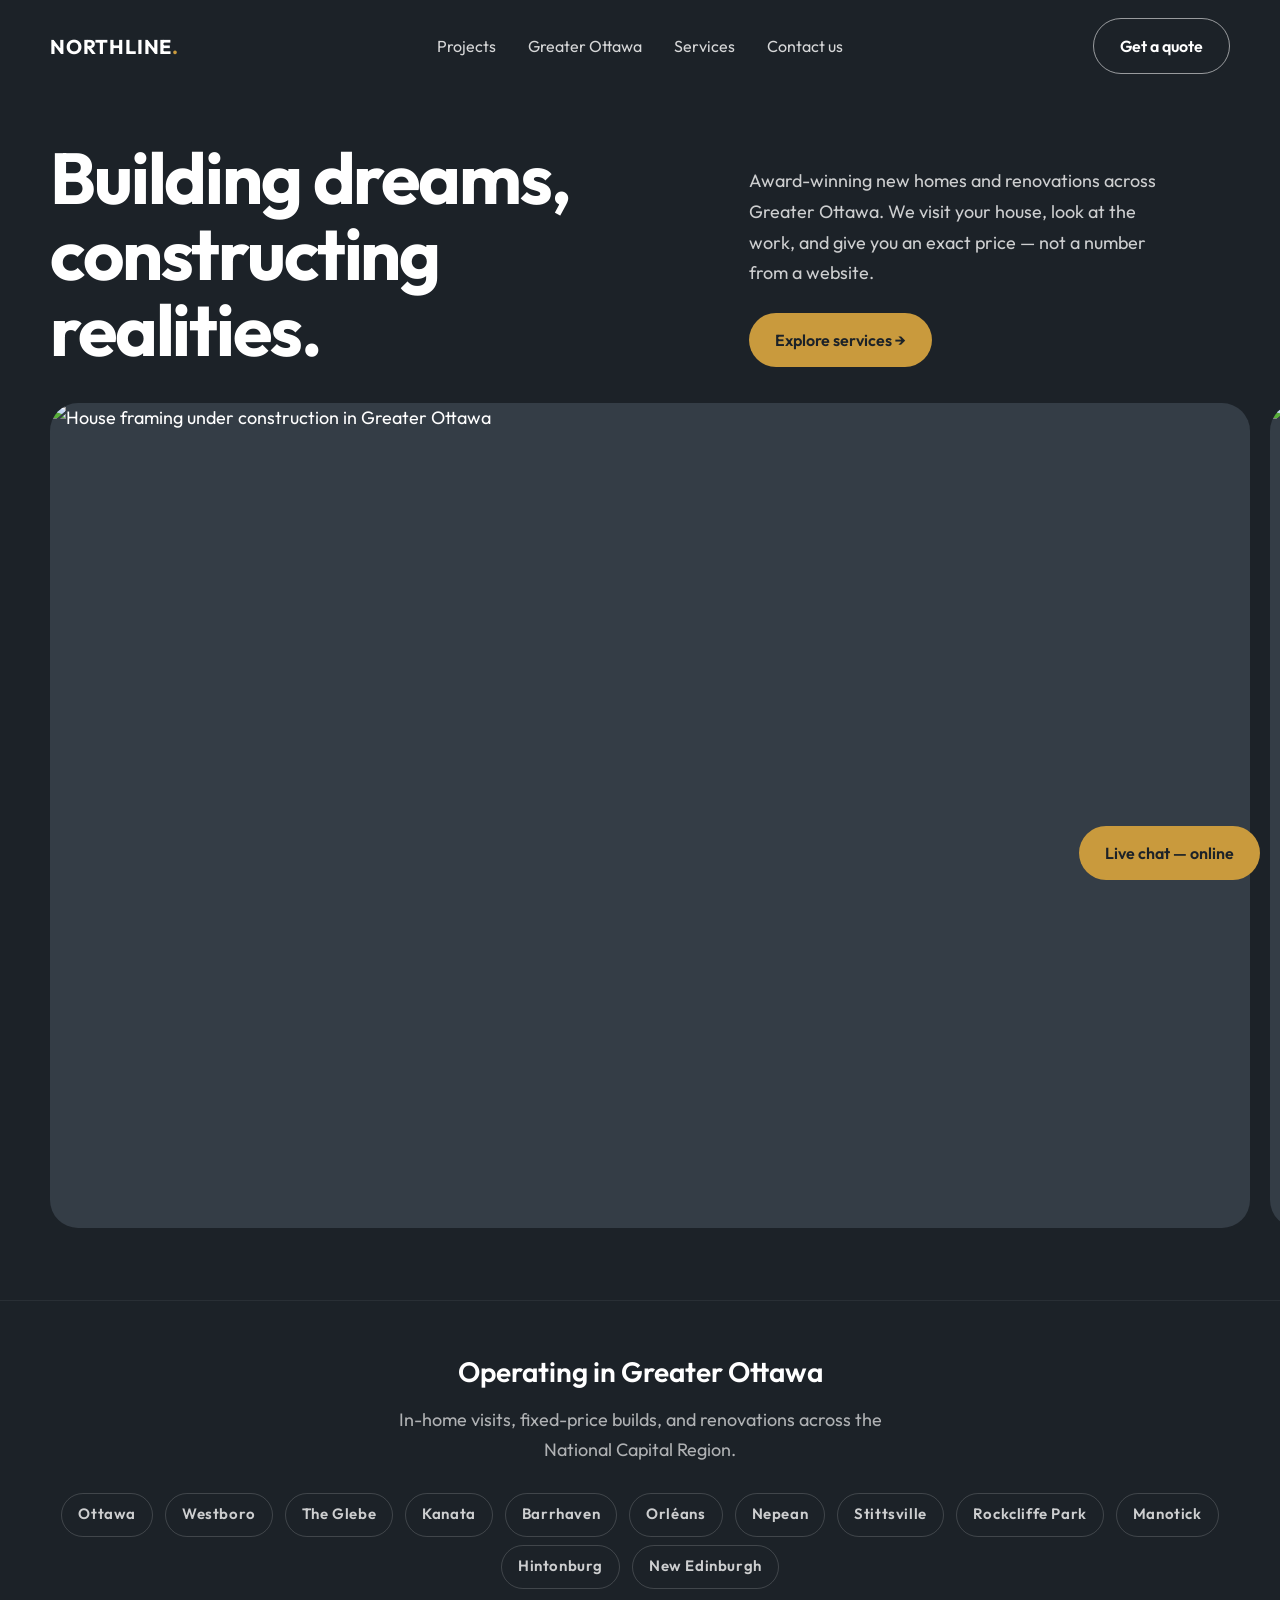
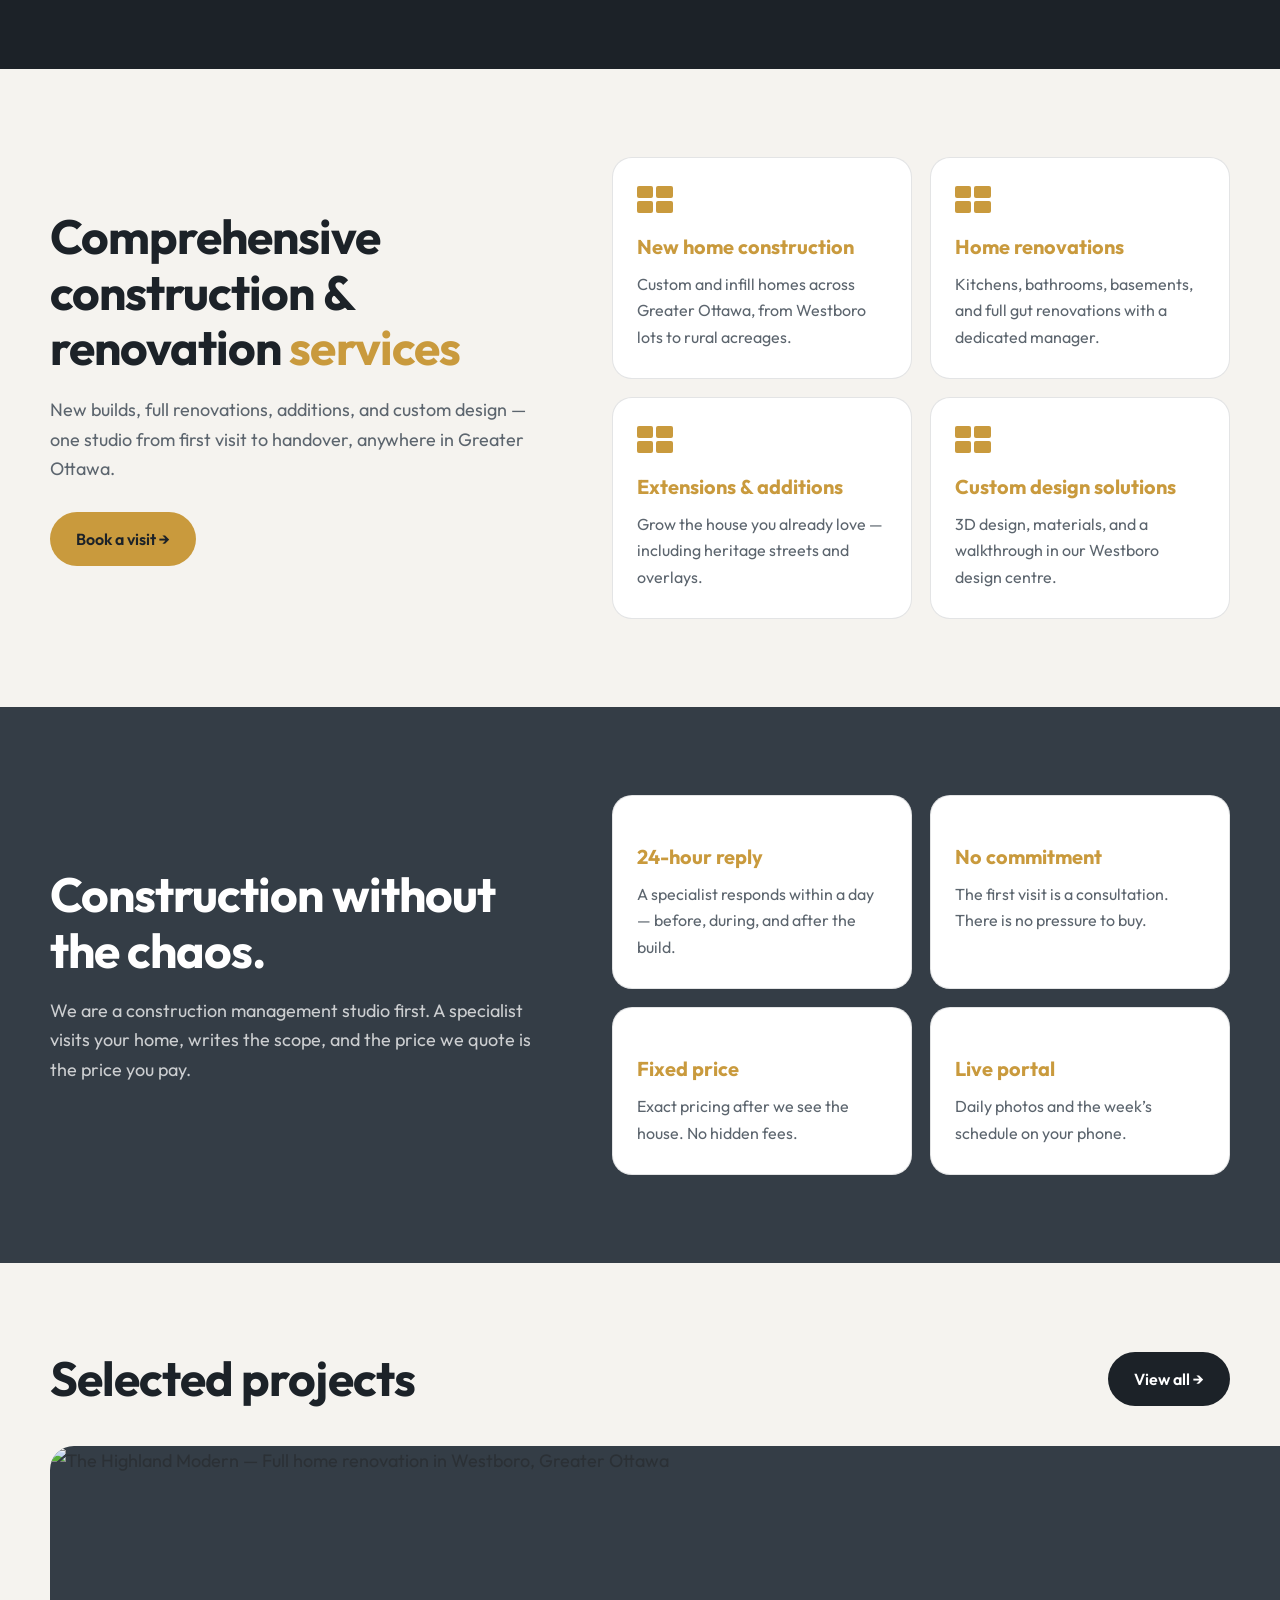
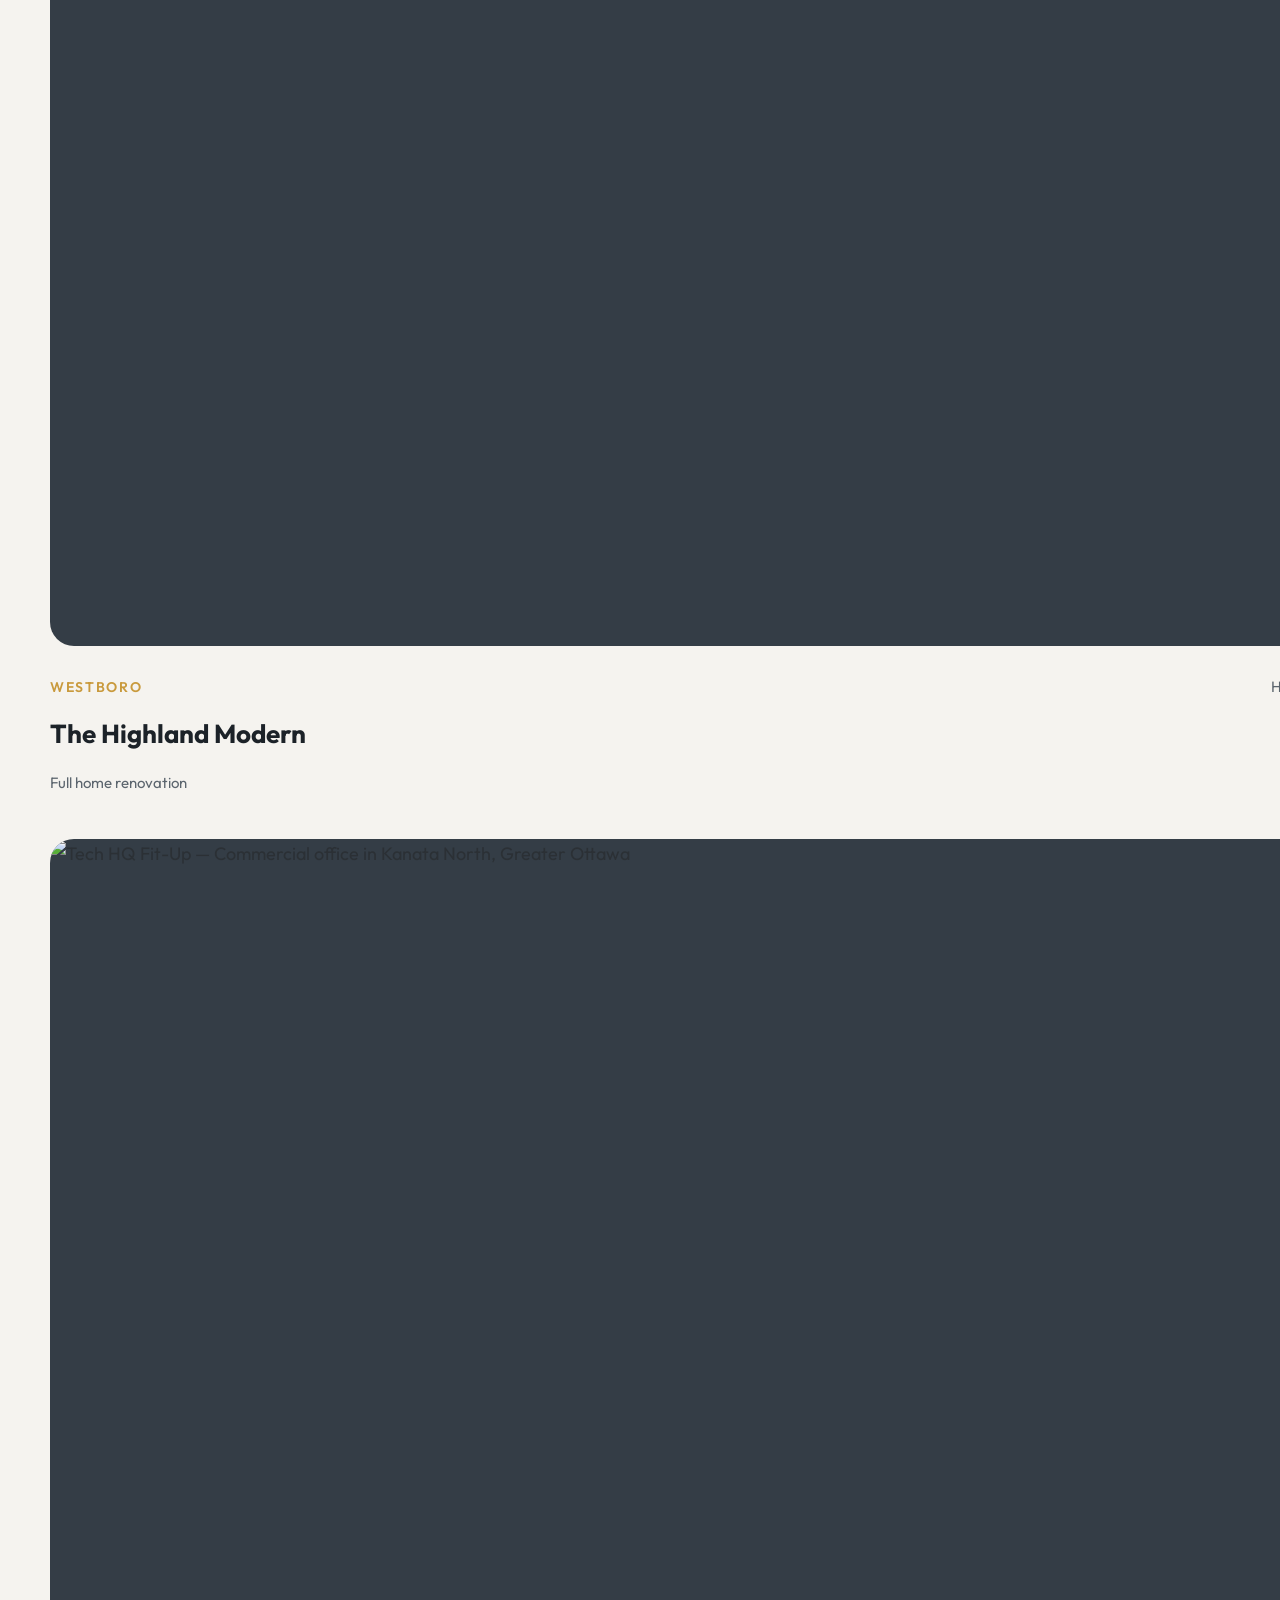
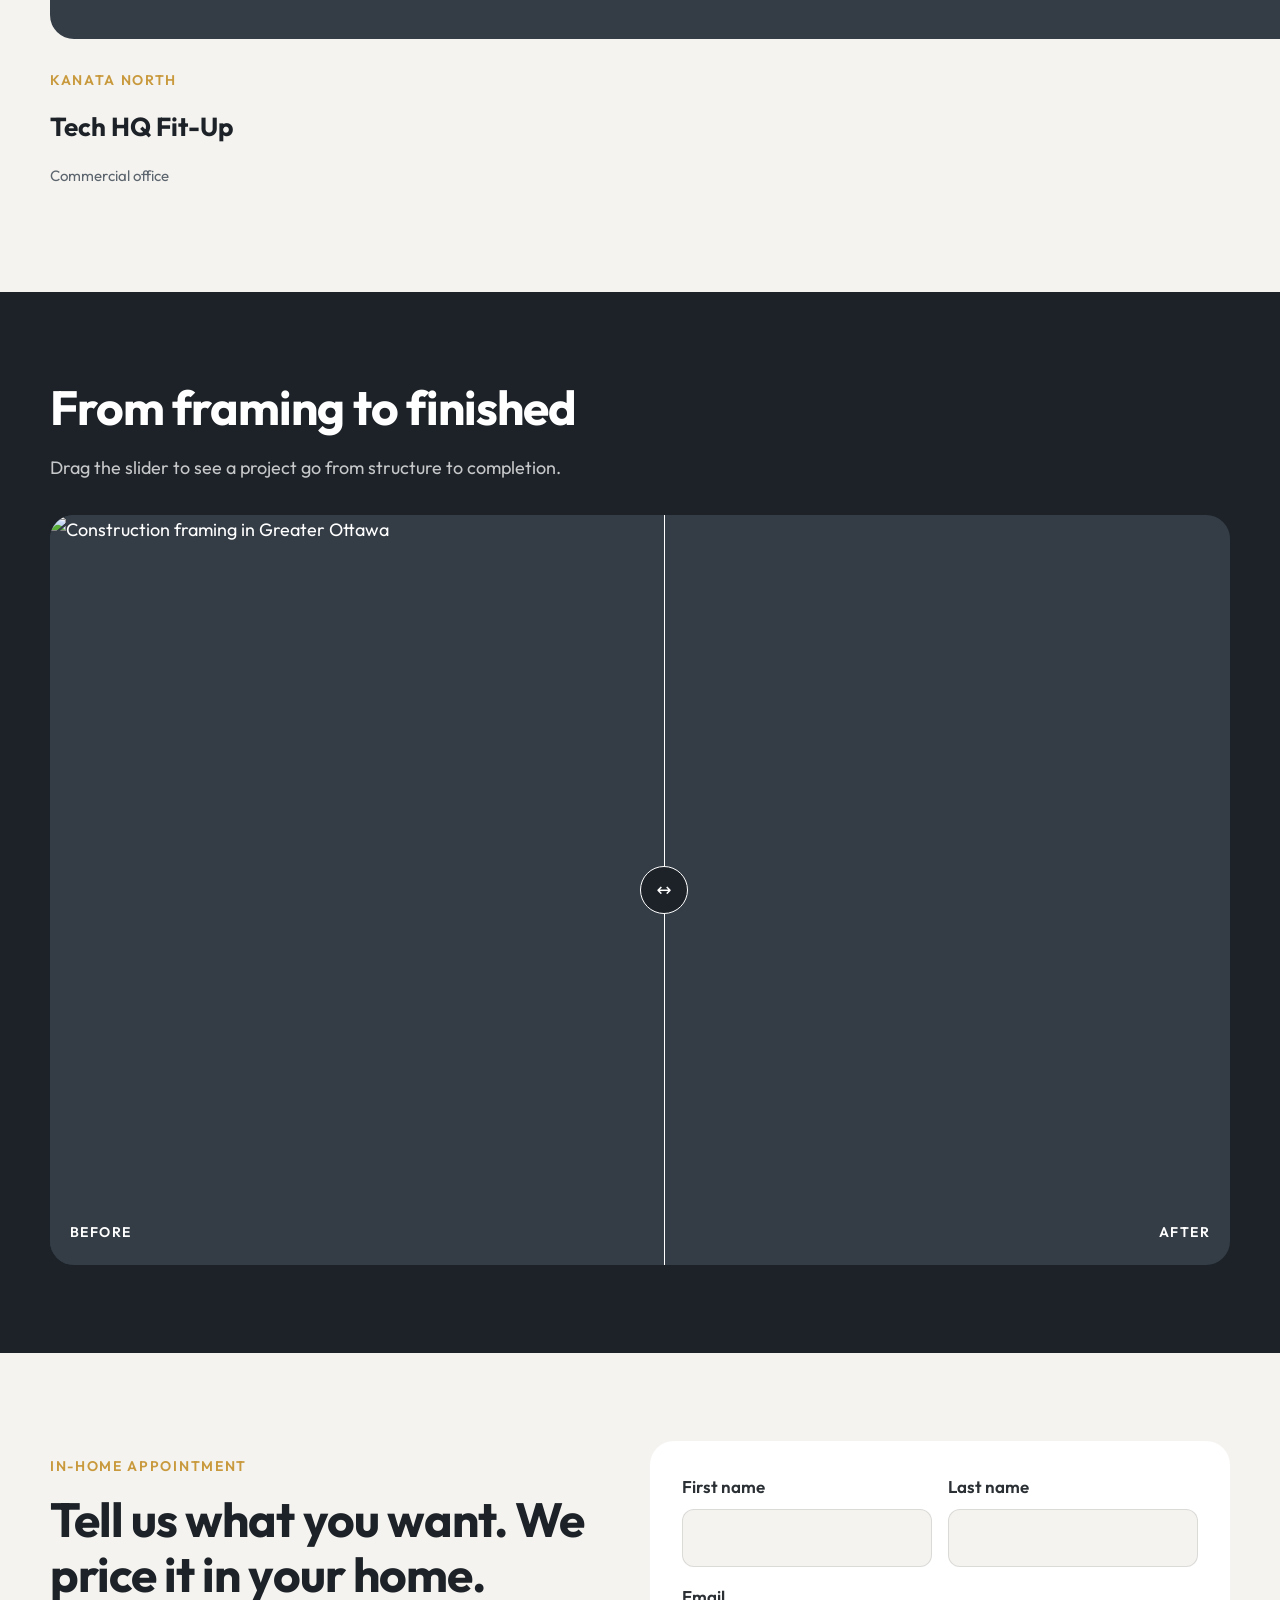
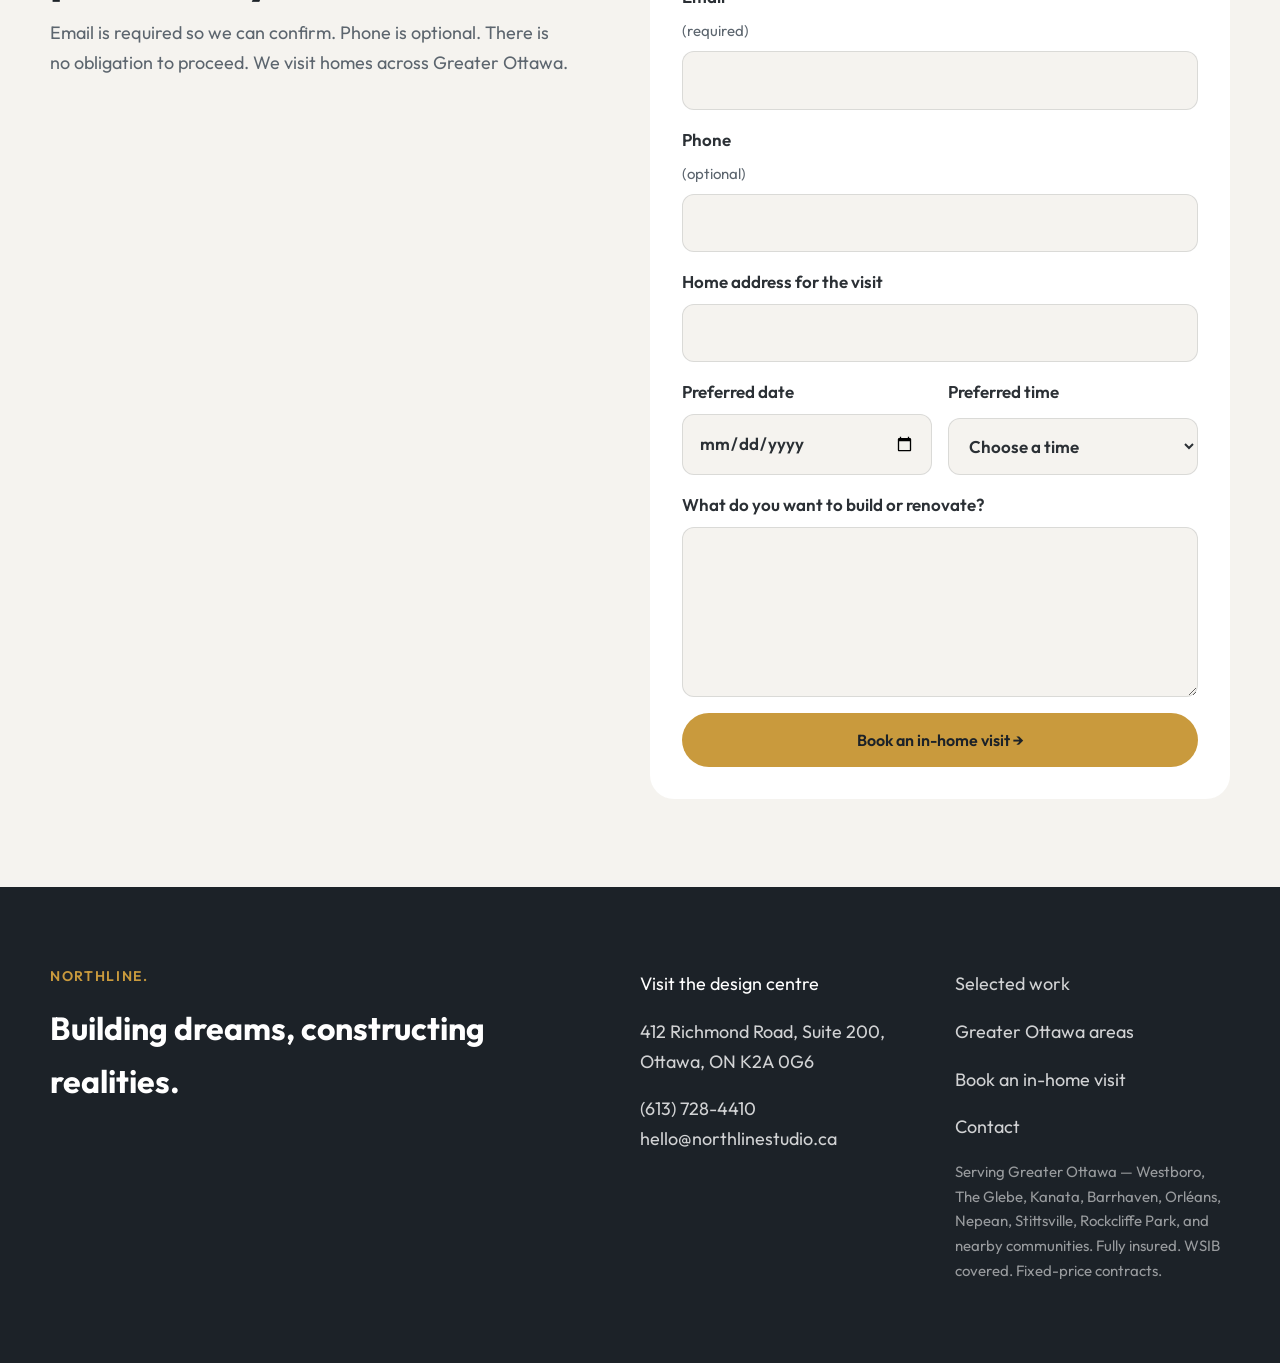
==== index.html @ d54a14c9 "Add Greater Ottawa pages, sitemap, and SEO to the live site. Co-authored-by: Cursor <cursoragent@cur" ====
<!doctype html>
<html lang="en-CA">
  <head>
    <meta charset="UTF-8" />
    <meta name="viewport" content="width=device-width, initial-scale=1.0" />
    <title>Northline | New Homes &amp; Renovations in Greater Ottawa</title>
    <meta
      name="description"
      content="Northline builds custom homes and renovations across Greater Ottawa — Westboro, The Glebe, Kanata, Barrhaven, Orléans, Nepean, Stittsville, and nearby communities. Book an in-home visit for an exact price."
    />
    <link rel="canonical" href="https://northlinestudio.ca/" />
    <meta name="robots" content="index, follow" />
    <meta name="theme-color" content="#1C2228" />
    <meta property="og:type" content="website" />
    <meta property="og:title" content="Northline | New Homes &amp; Renovations in Greater Ottawa" />
    <meta
      property="og:description"
      content="Custom homes and renovations across Greater Ottawa. We visit your house and give you an exact price."
    />
    <meta property="og:url" content="https://northlinestudio.ca/" />
    <meta property="og:locale" content="en_CA" />
    <meta property="og:image" content="https://images.pexels.com/photos/1396122/pexels-photo-1396122.jpeg?auto=compress&amp;cs=tinysrgb&amp;w=1200" />
    <link rel="icon" type="image/svg+xml" href="public/favicon.svg" />
    <link rel="preconnect" href="https://fonts.googleapis.com" />
    <link rel="preconnect" href="https://fonts.gstatic.com" crossorigin />
    <link rel="preconnect" href="https://images.pexels.com" />
    <link href="https://fonts.googleapis.com/css2?family=Outfit:wght@400;500;600;700&display=swap" rel="stylesheet" />
    <link rel="stylesheet" href="assets/styles.css" />
  </head>
  <body>
    <header class="site-header" id="site-header"></header>

    <section class="hero-dark">
      <div class="wrap">
        <div class="hero-top">
          <h1>Building dreams, constructing realities.</h1>
          <div class="hero-side">
            <p>
              Award-winning new homes and renovations across Greater Ottawa. We visit your house,
              look at the work, and give you an exact price — not a number from a website.
            </p>
            <a class="btn" href="#services">Explore services →</a>
          </div>
        </div>
        <div class="hero-photos">
          <img
            src="https://images.pexels.com/photos/2219024/pexels-photo-2219024.jpeg?auto=compress&amp;cs=tinysrgb&amp;w=1200"
            alt="House framing under construction in Greater Ottawa"
            width="1200"
            height="825"
            fetchpriority="high"
            decoding="async"
            onerror="this.onerror=null;this.src='https://images.pexels.com/photos/1396122/pexels-photo-1396122.jpeg?auto=compress&amp;cs=tinysrgb&amp;w=1200'"
          />
          <img
            src="https://images.pexels.com/photos/1396122/pexels-photo-1396122.jpeg?auto=compress&amp;cs=tinysrgb&amp;w=1200"
            alt="Finished custom home in Greater Ottawa"
            width="1200"
            height="825"
            decoding="async"
            onerror="this.onerror=null;this.src='https://images.pexels.com/photos/323780/pexels-photo-323780.jpeg?auto=compress&amp;cs=tinysrgb&amp;w=1200'"
          />
        </div>
      </div>
    </section>

    <section class="operating" id="areas">
      <div class="wrap">
        <h2>Operating in Greater Ottawa</h2>
        <p class="lede">In-home visits, fixed-price builds, and renovations across the National Capital Region.</p>
        <div class="operating-row">
          <a href="greater-ottawa.html#ottawa">Ottawa</a>
          <a href="greater-ottawa.html#westboro">Westboro</a>
          <a href="greater-ottawa.html#glebe">The Glebe</a>
          <a href="greater-ottawa.html#kanata">Kanata</a>
          <a href="greater-ottawa.html#barrhaven">Barrhaven</a>
          <a href="greater-ottawa.html#orleans">Orléans</a>
          <a href="greater-ottawa.html#nepean">Nepean</a>
          <a href="greater-ottawa.html#stittsville">Stittsville</a>
          <a href="greater-ottawa.html#rockcliffe">Rockcliffe Park</a>
          <a href="greater-ottawa.html#manotick">Manotick</a>
          <a href="greater-ottawa.html#hintonburg">Hintonburg</a>
          <a href="greater-ottawa.html#new-edinburgh">New Edinburgh</a>
        </div>
      </div>
    </section>

    <section class="section" id="services">
      <div class="wrap services-split">
        <div>
          <h2>Comprehensive construction &amp; renovation <span class="accent">services</span></h2>
          <p class="lede" style="margin: 20px 0 28px">
            New builds, full renovations, additions, and custom design — one studio from first visit
            to handover, anywhere in Greater Ottawa.
          </p>
          <a class="btn" href="#visit">Book a visit →</a>
        </div>
        <div class="service-cards">
          <article class="service-card">
            <div class="icon-brick"><span></span><span></span><span></span><span></span></div>
            <h3>New home construction</h3>
            <p>Custom and infill homes across Greater Ottawa, from Westboro lots to rural acreages.</p>
          </article>
          <article class="service-card">
            <div class="icon-brick"><span></span><span></span><span></span><span></span></div>
            <h3>Home renovations</h3>
            <p>Kitchens, bathrooms, basements, and full gut renovations with a dedicated manager.</p>
          </article>
          <article class="service-card">
            <div class="icon-brick"><span></span><span></span><span></span><span></span></div>
            <h3>Extensions &amp; additions</h3>
            <p>Grow the house you already love — including heritage streets and overlays.</p>
          </article>
          <article class="service-card">
            <div class="icon-brick"><span></span><span></span><span></span><span></span></div>
            <h3>Custom design solutions</h3>
            <p>3D design, materials, and a walkthrough in our Westboro design centre.</p>
          </article>
        </div>
      </div>
    </section>

    <section class="section band-slate" id="about">
      <div class="wrap services-split">
        <div>
          <h2>Construction without the chaos.</h2>
          <p class="lede">
            We are a construction management studio first. A specialist visits your home, writes the
            scope, and the price we quote is the price you pay.
          </p>
        </div>
        <div class="service-cards">
          <article class="service-card">
            <h3>24-hour reply</h3>
            <p>A specialist responds within a day — before, during, and after the build.</p>
          </article>
          <article class="service-card">
            <h3>No commitment</h3>
            <p>The first visit is a consultation. There is no pressure to buy.</p>
          </article>
          <article class="service-card">
            <h3>Fixed price</h3>
            <p>Exact pricing after we see the house. No hidden fees.</p>
          </article>
          <article class="service-card">
            <h3>Live portal</h3>
            <p>Daily photos and the week’s schedule on your phone.</p>
          </article>
        </div>
      </div>
    </section>

    <section class="section" id="projects">
      <div class="wrap">
        <div style="display:flex;justify-content:space-between;align-items:end;gap:24px;flex-wrap:wrap">
          <h2>Selected projects</h2>
          <a class="btn btn-dark" href="work.html">View all →</a>
        </div>
        <div class="work-grid" id="work-grid"></div>
      </div>
    </section>

    <section class="section band-dark">
      <div class="wrap">
        <h2>From framing to finished</h2>
        <p class="lede">Drag the slider to see a project go from structure to completion.</p>
        <div class="compare" id="home-compare">
          <img
            src="https://images.pexels.com/photos/1457842/pexels-photo-1457842.jpeg?auto=compress&amp;cs=tinysrgb&amp;w=1200"
            alt="Finished bathroom renovation in Greater Ottawa"
            width="1200"
            height="750"
            loading="lazy"
            decoding="async"
            onerror="this.onerror=null;this.src='https://images.pexels.com/photos/1571460/pexels-photo-1571460.jpeg?auto=compress&amp;cs=tinysrgb&amp;w=1200'"
          />
          <div class="compare-before">
            <img
              src="https://images.pexels.com/photos/2219024/pexels-photo-2219024.jpeg?auto=compress&amp;cs=tinysrgb&amp;w=1200"
              alt="Construction framing in Greater Ottawa"
              width="1200"
              height="750"
              loading="lazy"
              decoding="async"
            />
          </div>
          <div class="compare-line"><span class="compare-handle">↔</span></div>
          <input type="range" min="2" max="98" value="52" aria-label="Compare before and after" />
          <span class="compare-label left">BEFORE</span>
          <span class="compare-label right">AFTER</span>
        </div>
      </div>
    </section>

    <section class="section" id="visit">
      <div class="wrap book-grid">
        <div>
          <p class="kicker">In-home appointment</p>
          <h2>Tell us what you want. We price it in your home.</h2>
          <p class="lede" style="margin-top: 16px">
            Email is required so we can confirm. Phone is optional. There is no obligation to proceed.
            We visit homes across Greater Ottawa.
          </p>
        </div>
        <form data-quote-form class="book-form">
          <div class="form-2">
            <label>First name<input class="field" name="first" required /></label>
            <label>Last name<input class="field" name="last" required /></label>
          </div>
          <label>Email <span class="hint">(required)</span><input class="field" type="email" name="email" required /></label>
          <label>Phone <span class="hint">(optional)</span><input class="field" type="tel" name="phone" /></label>
          <label>Home address for the visit<input class="field" name="address" required /></label>
          <div class="form-2">
            <label>Preferred date<input class="field" type="date" name="date" required /></label>
            <label>
              Preferred time
              <select class="field" name="time" required>
                <option value="" disabled selected>Choose a time</option>
                <option>Morning</option>
                <option>Afternoon</option>
                <option>Evening</option>
              </select>
            </label>
          </div>
          <label>
            What do you want to build or renovate?
            <textarea class="field" name="project" rows="5" required></textarea>
          </label>
          <button class="btn" type="submit">Book an in-home visit →</button>
        </form>
      </div>
    </section>

    <footer class="site-footer" id="site-footer"></footer>
    <script src="assets/app.js"></script>
  </body>
</html>
---- assets/styles.css ----
:root {
  --main: #1c2228;
  --secondary: #343d46;
  --accent: #c99a3d;
  --accent-hover: #d4ab55;
  --bg: #f5f3ef;
  --card: #ffffff;
  --text: #2b3035;
  --muted: #5c656e;
  --line: rgb(28 34 40 / 0.12);
  --sans: "Outfit", system-ui, sans-serif;
}

* { box-sizing: border-box; }
html { scroll-behavior: smooth; }
body {
  margin: 0;
  font-family: var(--sans);
  font-size: 18px;
  line-height: 1.65;
  background: var(--bg);
  color: var(--text);
  -webkit-font-smoothing: antialiased;
}
img { max-width: 100%; display: block; background: var(--secondary); }
a { color: inherit; text-decoration: none; }
button, input, select, textarea { font: inherit; color: inherit; }
::selection { background: var(--accent); color: #fff; }

.wrap { width: min(1180px, calc(100% - 48px)); margin-inline: auto; }
.display { font-weight: 700; color: var(--main); }
.accent { color: var(--accent); }

.site-header {
  position: sticky;
  top: 0;
  z-index: 40;
  background: var(--main);
  color: #fff;
}
.header-inner {
  display: grid;
  grid-template-columns: 1fr auto 1fr;
  align-items: center;
  gap: 16px;
  padding: 18px 0;
}
.logo {
  font-size: 20px;
  font-weight: 700;
  letter-spacing: 0.04em;
  justify-self: start;
}
.logo span { color: var(--accent); }
.nav {
  display: flex;
  align-items: center;
  gap: 32px;
  font-size: 16px;
  color: rgb(255 255 255 / 0.82);
}
.nav a:hover { color: #fff; }
.header-cta { justify-self: end; }
.menu-toggle {
  display: none;
  background: none;
  border: 0;
  color: #fff;
  font-size: 16px;
  cursor: pointer;
  justify-self: end;
}

.btn {
  display: inline-flex;
  align-items: center;
  justify-content: center;
  gap: 8px;
  border: 0;
  border-radius: 999px;
  padding: 14px 26px;
  font-size: 16px;
  font-weight: 600;
  cursor: pointer;
  background: var(--accent);
  color: var(--main);
}
.btn:hover { background: var(--accent-hover); }
.btn-outline {
  background: transparent;
  color: #fff;
  border: 1px solid rgb(255 255 255 / 0.55);
}
.btn-outline:hover { background: rgb(255 255 255 / 0.08); }
.btn-dark {
  background: var(--main);
  color: #fff;
}

.hero-dark {
  background: var(--main);
  color: #fff;
  padding: 48px 0 72px;
}
.hero-top {
  display: grid;
  grid-template-columns: 1.15fr 0.85fr;
  gap: 48px;
  align-items: end;
  margin-bottom: 36px;
}
.hero-top h1 {
  margin: 0;
  font-size: clamp(42px, 6vw, 72px);
  font-weight: 700;
  line-height: 1.05;
  letter-spacing: -0.03em;
}
.hero-side p {
  margin: 0 0 24px;
  font-size: 18px;
  line-height: 1.7;
  color: rgb(255 255 255 / 0.78);
  max-width: 420px;
}
.hero-photos {
  display: grid;
  grid-template-columns: 1fr 1fr;
  gap: 20px;
}
.hero-photos img {
  width: 100%;
  aspect-ratio: 16 / 11;
  object-fit: cover;
  border-radius: 28px;
}

.operating {
  background: var(--main);
  color: #fff;
  padding: 48px 0 80px;
  text-align: center;
  border-top: 1px solid rgb(255 255 255 / 0.06);
}
.operating h2 {
  margin: 0 0 10px;
  font-size: 28px;
  font-weight: 600;
}
.operating .lede {
  margin: 0 auto 28px;
  color: rgb(255 255 255 / 0.65);
}
.operating-row {
  display: flex;
  flex-wrap: wrap;
  justify-content: center;
  gap: 8px 12px;
}
.operating-row a {
  display: inline-flex;
  align-items: center;
  min-height: 44px;
  padding: 8px 16px;
  border: 1px solid rgb(255 255 255 / 0.16);
  border-radius: 999px;
  font-size: 15px;
  font-weight: 600;
  letter-spacing: 0.04em;
  color: rgb(255 255 255 / 0.78);
}
.operating-row a:hover {
  color: #fff;
  border-color: var(--accent);
  background: rgb(201 154 61 / 0.12);
}

.section { padding: 88px 0; }
.section h2 {
  margin: 0;
  font-size: clamp(32px, 4.5vw, 48px);
  font-weight: 700;
  line-height: 1.15;
  letter-spacing: -0.02em;
  color: var(--main);
}
.lede { color: var(--muted); font-size: 18px; max-width: 520px; }

.services-split {
  display: grid;
  grid-template-columns: 0.9fr 1.1fr;
  gap: 56px;
  align-items: center;
}
.service-cards {
  display: grid;
  grid-template-columns: 1fr 1fr;
  gap: 18px;
}
.service-card {
  background: var(--card);
  border: 1px solid var(--line);
  border-radius: 20px;
  padding: 28px 24px;
}
.service-card svg { width: 36px; height: 36px; color: var(--accent); }
.service-card h3 {
  margin: 16px 0 8px;
  font-size: 20px;
  color: var(--accent);
}
.service-card p { margin: 0; font-size: 16px; color: var(--muted); }

.band-dark {
  background: var(--main);
  color: #fff;
}
.band-dark h2 { color: #fff; }
.band-dark .lede { color: rgb(255 255 255 / 0.75); }
.band-slate { background: var(--secondary); color: #fff; }
.band-slate h2 { color: #fff; }
.band-slate .lede { color: rgb(255 255 255 / 0.75); }

.book-grid {
  display: grid;
  grid-template-columns: 1fr 1.05fr;
  gap: 48px;
  align-items: start;
}
.book-form, .card {
  background: var(--card);
  color: var(--text);
  border-radius: 24px;
  padding: 32px;
}
form { display: grid; gap: 16px; }
form label {
  display: grid;
  gap: 8px;
  font-size: 17px;
  font-weight: 600;
  color: var(--text);
}
.hint { font-weight: 400; color: var(--muted); font-size: 15px; }
.form-2 { display: grid; grid-template-columns: 1fr 1fr; gap: 16px; }
.field, select.field, textarea.field {
  width: 100%;
  border-radius: 12px;
  border: 1px solid var(--line);
  background: var(--bg);
  padding: 14px 16px;
  outline: none;
  font-size: 17px;
}
.field:focus { border-color: var(--accent); }

.work-grid { display: grid; grid-template-columns: 1fr 1fr; gap: 28px; margin-top: 40px; }
.work-grid img { width: 100%; aspect-ratio: 5 / 3; object-fit: cover; border-radius: 24px; }
.work-meta { display: flex; justify-content: space-between; align-items: baseline; margin-top: 14px; }
.work-meta h3 { font-size: 26px; font-weight: 700; margin: 4px 0 0; color: var(--main); }
.kicker {
  font-size: 14px;
  font-weight: 600;
  letter-spacing: 0.12em;
  text-transform: uppercase;
  color: var(--accent);
}

.compare { position: relative; overflow: hidden; border-radius: 24px; margin-top: 32px; }
.compare > img { width: 100%; aspect-ratio: 16 / 10; object-fit: cover; }
.compare-before { position: absolute; inset: 0; }
.compare-before img { width: 100%; height: 100%; object-fit: cover; }
.compare-line {
  position: absolute;
  top: 0; bottom: 0;
  width: 1px;
  background: #fff;
  pointer-events: none;
  left: 52%;
}
.compare-handle {
  position: absolute;
  top: 50%;
  left: 50%;
  width: 48px; height: 48px;
  border: 1px solid #fff;
  border-radius: 50%;
  background: var(--main);
  transform: translate(-50%, -50%);
  display: grid;
  place-items: center;
}
.compare input {
  position: absolute;
  inset: 0;
  width: 100%;
  height: 100%;
  opacity: 0;
  cursor: ew-resize;
  margin: 0;
  z-index: 2;
}
.compare-label {
  position: absolute;
  bottom: 20px;
  font-size: 14px;
  font-weight: 600;
  letter-spacing: 0.1em;
  color: #fff;
}
.compare-label.left { left: 20px; }
.compare-label.right { right: 20px; }

.faq details { border-top: 1px solid var(--line); padding: 18px 0; }
.faq summary { cursor: pointer; font-size: 20px; font-weight: 600; color: var(--main); }
.faq p { color: var(--muted); }
.split { display: grid; grid-template-columns: 0.9fr 1.1fr; gap: 56px; }
.fine { font-size: 15px; color: var(--muted); }
.success {
  background: var(--card);
  color: var(--text);
  border-radius: 24px;
  padding: 32px;
}
.success h3 { margin: 8px 0 12px; font-size: 28px; color: var(--main); }

.site-footer {
  background: var(--main);
  color: rgb(255 255 255 / 0.8);
  padding: 64px 0;
}
.footer-grid { display: grid; grid-template-columns: 2fr 1fr 1fr; gap: 40px; }
.site-footer h2 { color: #fff; font-size: 32px; margin: 8px 0 0; }
.site-footer a:hover { color: var(--accent); }

.chat-wrap { position: fixed; right: 20px; bottom: 20px; z-index: 50; }
.chat-panel {
  width: min(380px, calc(100vw - 40px));
  margin-bottom: 12px;
  border-radius: 20px;
  overflow: hidden;
  background: var(--card);
  box-shadow: 0 20px 50px rgb(28 34 40 / 0.25);
}
.chat-head {
  display: flex;
  justify-content: space-between;
  background: var(--main);
  color: #fff;
  padding: 16px;
}
.chat-body { padding: 16px; max-height: 280px; overflow: auto; }
.bubble { background: var(--bg); border-radius: 16px; padding: 10px 12px; margin-bottom: 10px; }
.bubble.me { background: var(--main); color: #fff; }
.chat-form { display: grid; gap: 8px; padding: 12px; border-top: 1px solid var(--line); }
.hidden { display: none !important; }
.mobile-nav { display: none; padding: 0 0 16px; }
.mobile-nav a { display: block; padding: 10px 0; color: #fff; }
.site-footer .fine { color: rgb(255 255 255 / 0.55); }
.page-hero { padding: 48px 0 24px; }
.page-hero h1 { font-size: clamp(36px, 5vw, 56px); font-weight: 700; color: var(--main); margin: 8px 0 0; }
.area-grid { display: grid; grid-template-columns: 1fr 1fr; gap: 20px; margin-top: 40px; }
.area-card {
  background: var(--card);
  border-radius: 20px;
  padding: 24px;
  scroll-margin-top: 96px;
}
.area-card h2 { font-size: 24px; margin: 0 0 8px; }
.area-card p { margin: 0; color: var(--muted); font-size: 16px; }

.icon-brick {
  width: 36px;
  height: 28px;
  display: grid;
  grid-template-columns: 1fr 1fr;
  gap: 3px;
}
.icon-brick span {
  background: var(--accent);
  border-radius: 2px;
  height: 12px;
}

@media (max-width: 900px) {
  .header-inner { grid-template-columns: 1fr auto; }
  .nav, .header-cta { display: none; }
  .menu-toggle { display: block; }
  .mobile-nav { display: block; }
  .hero-top, .hero-photos, .services-split, .service-cards, .book-grid, .work-grid, .footer-grid, .split, .form-2, .area-grid {
    grid-template-columns: 1fr;
  }
}
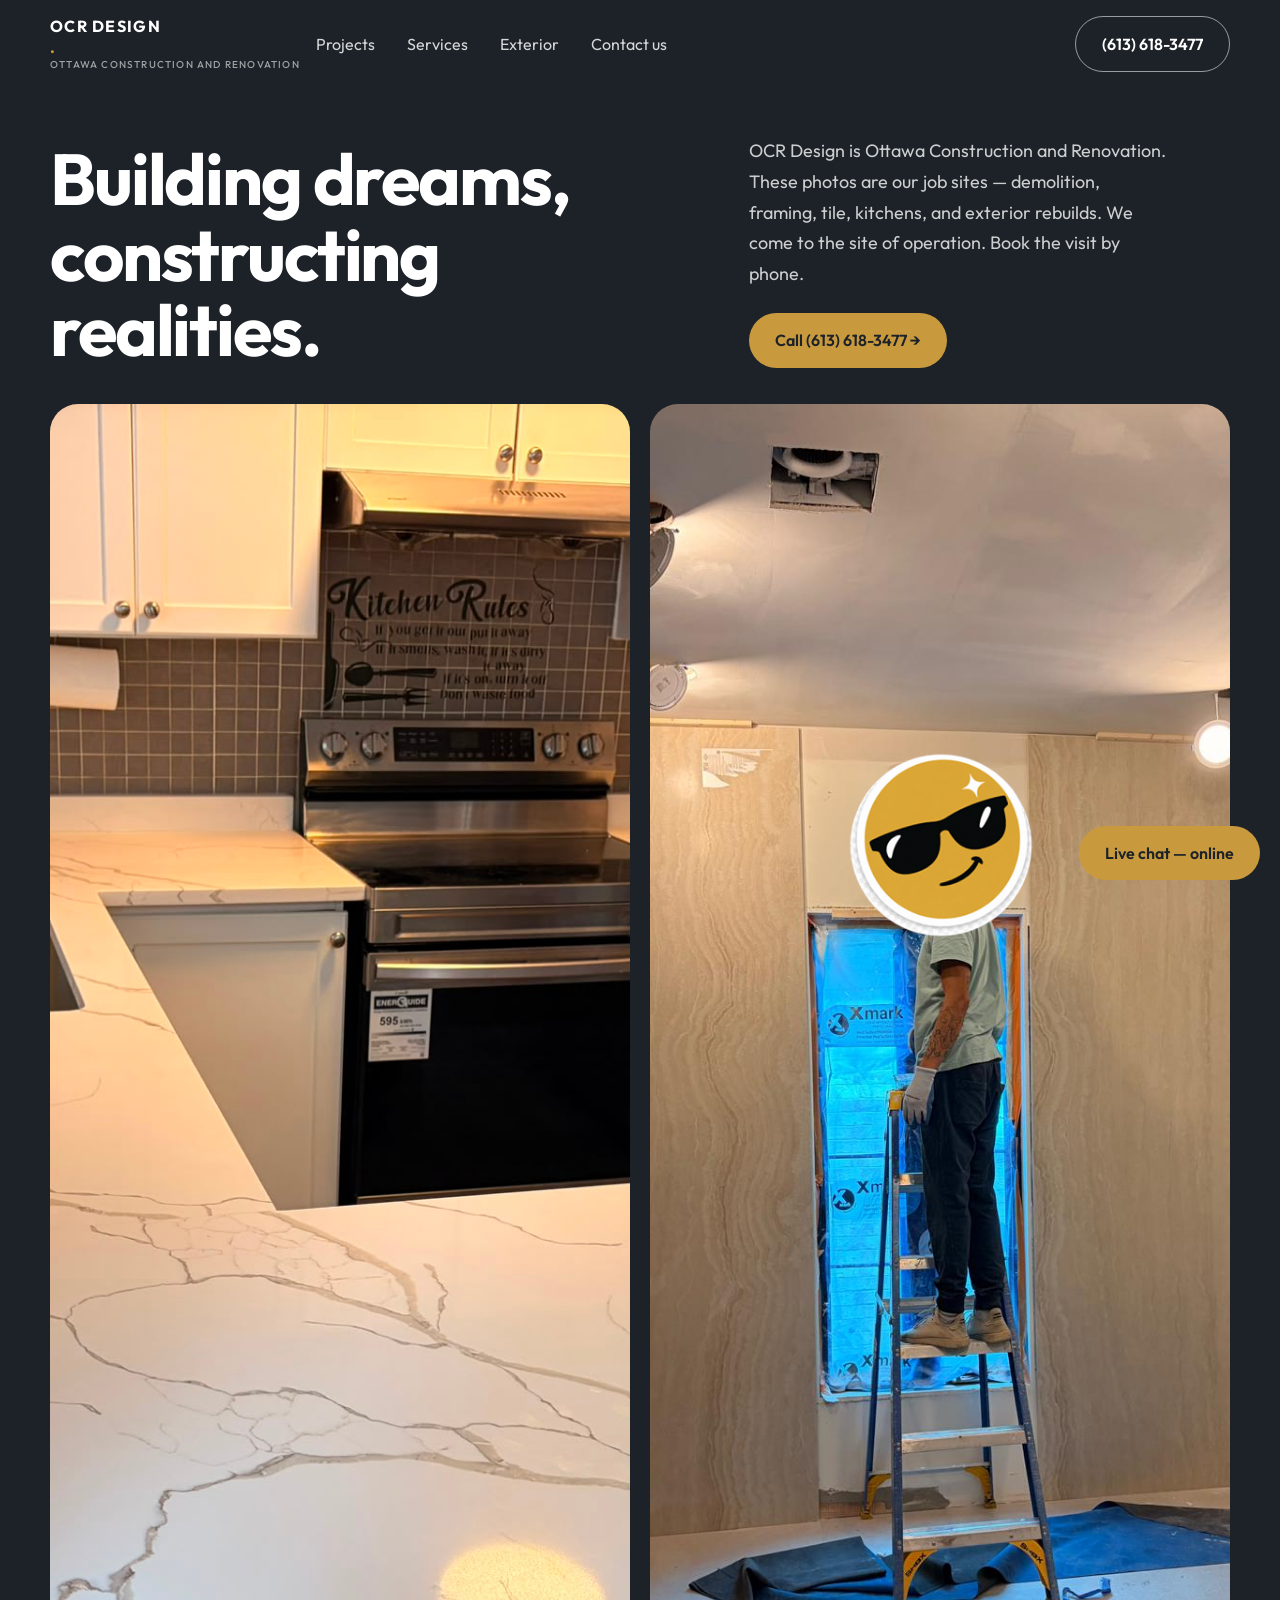
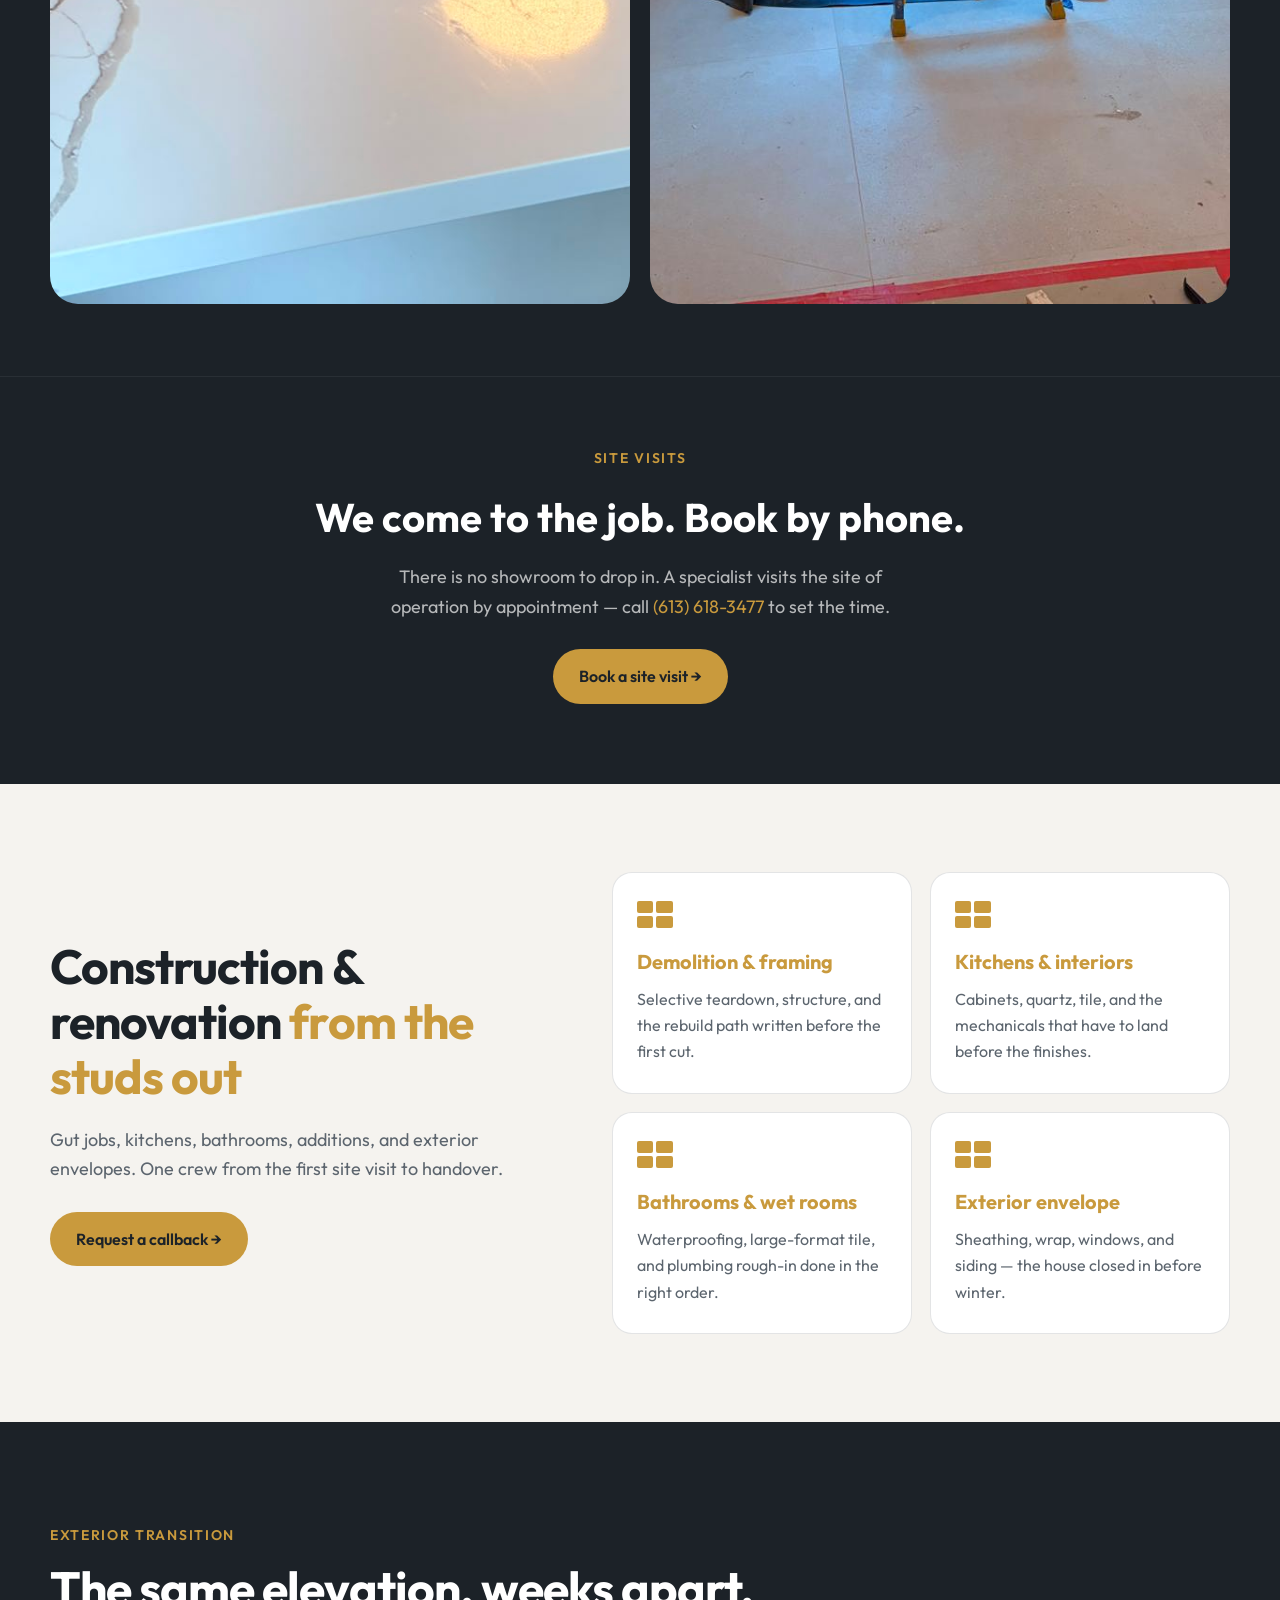
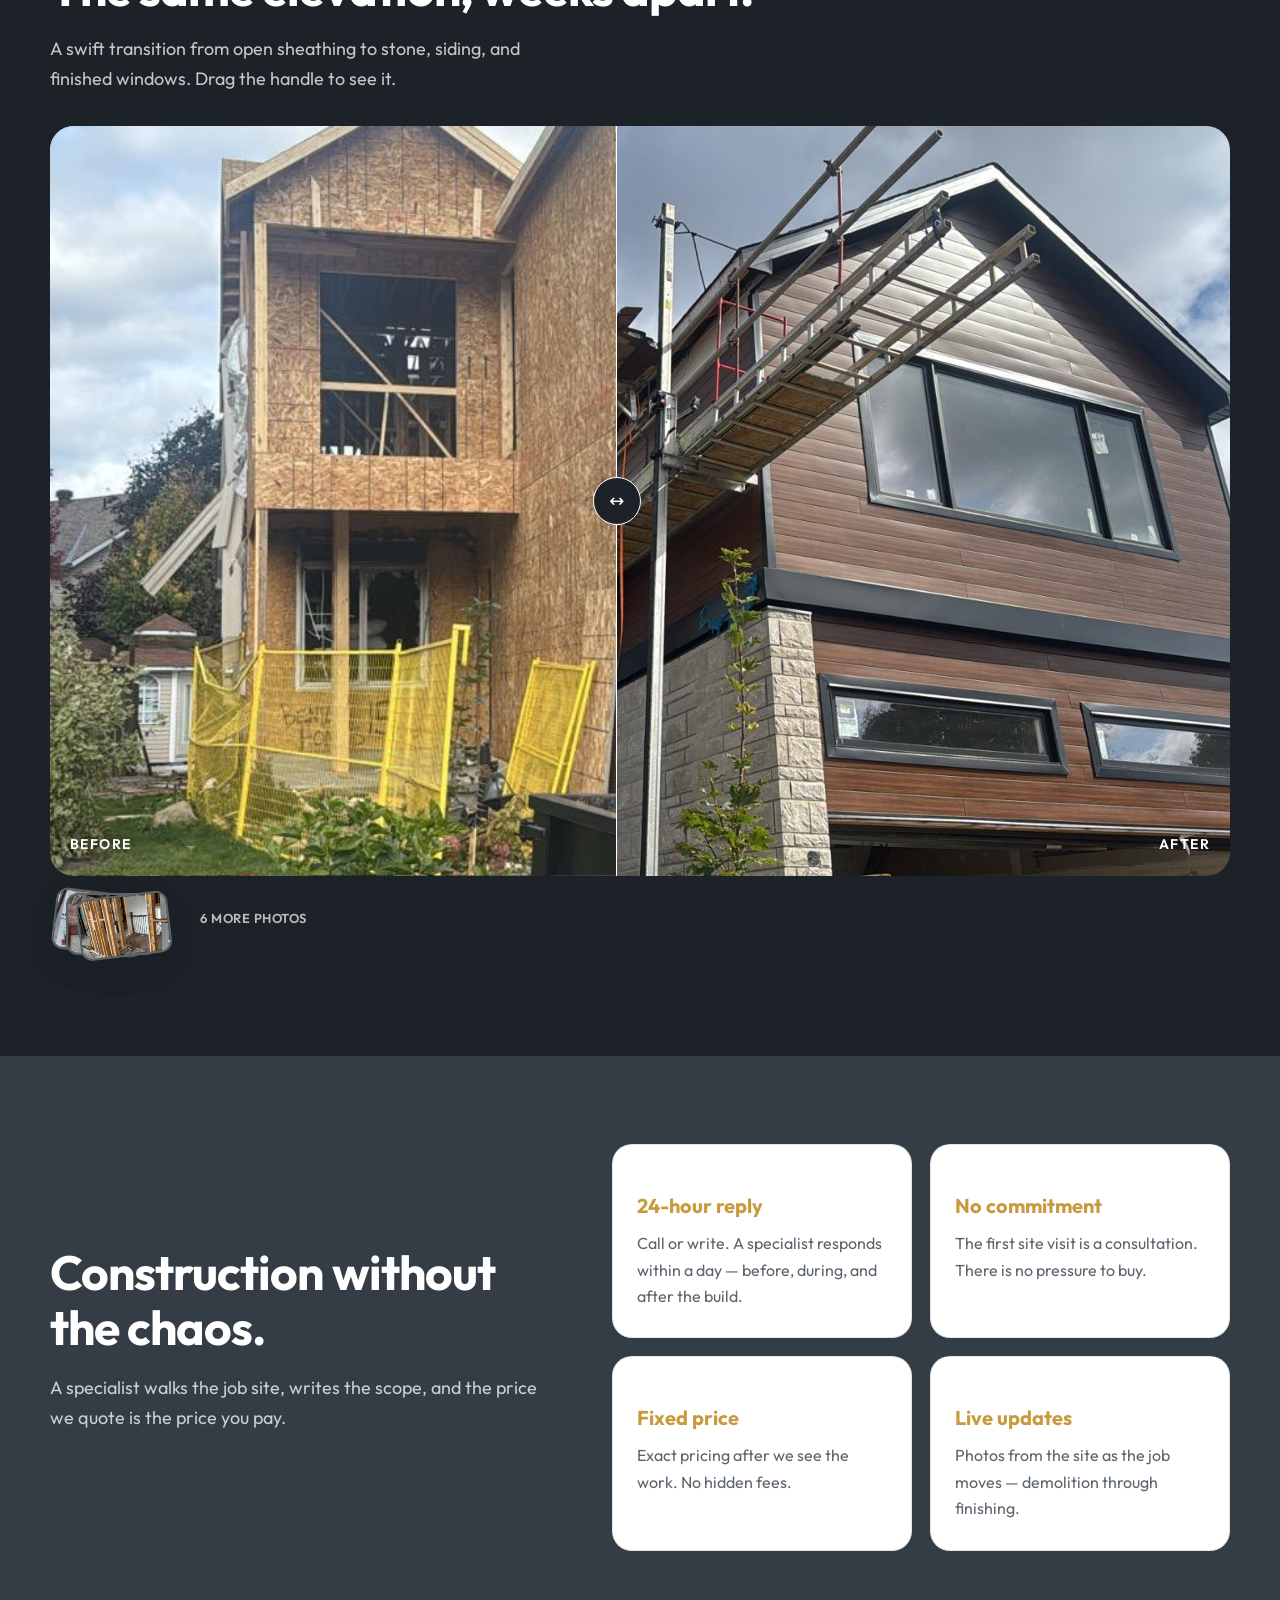
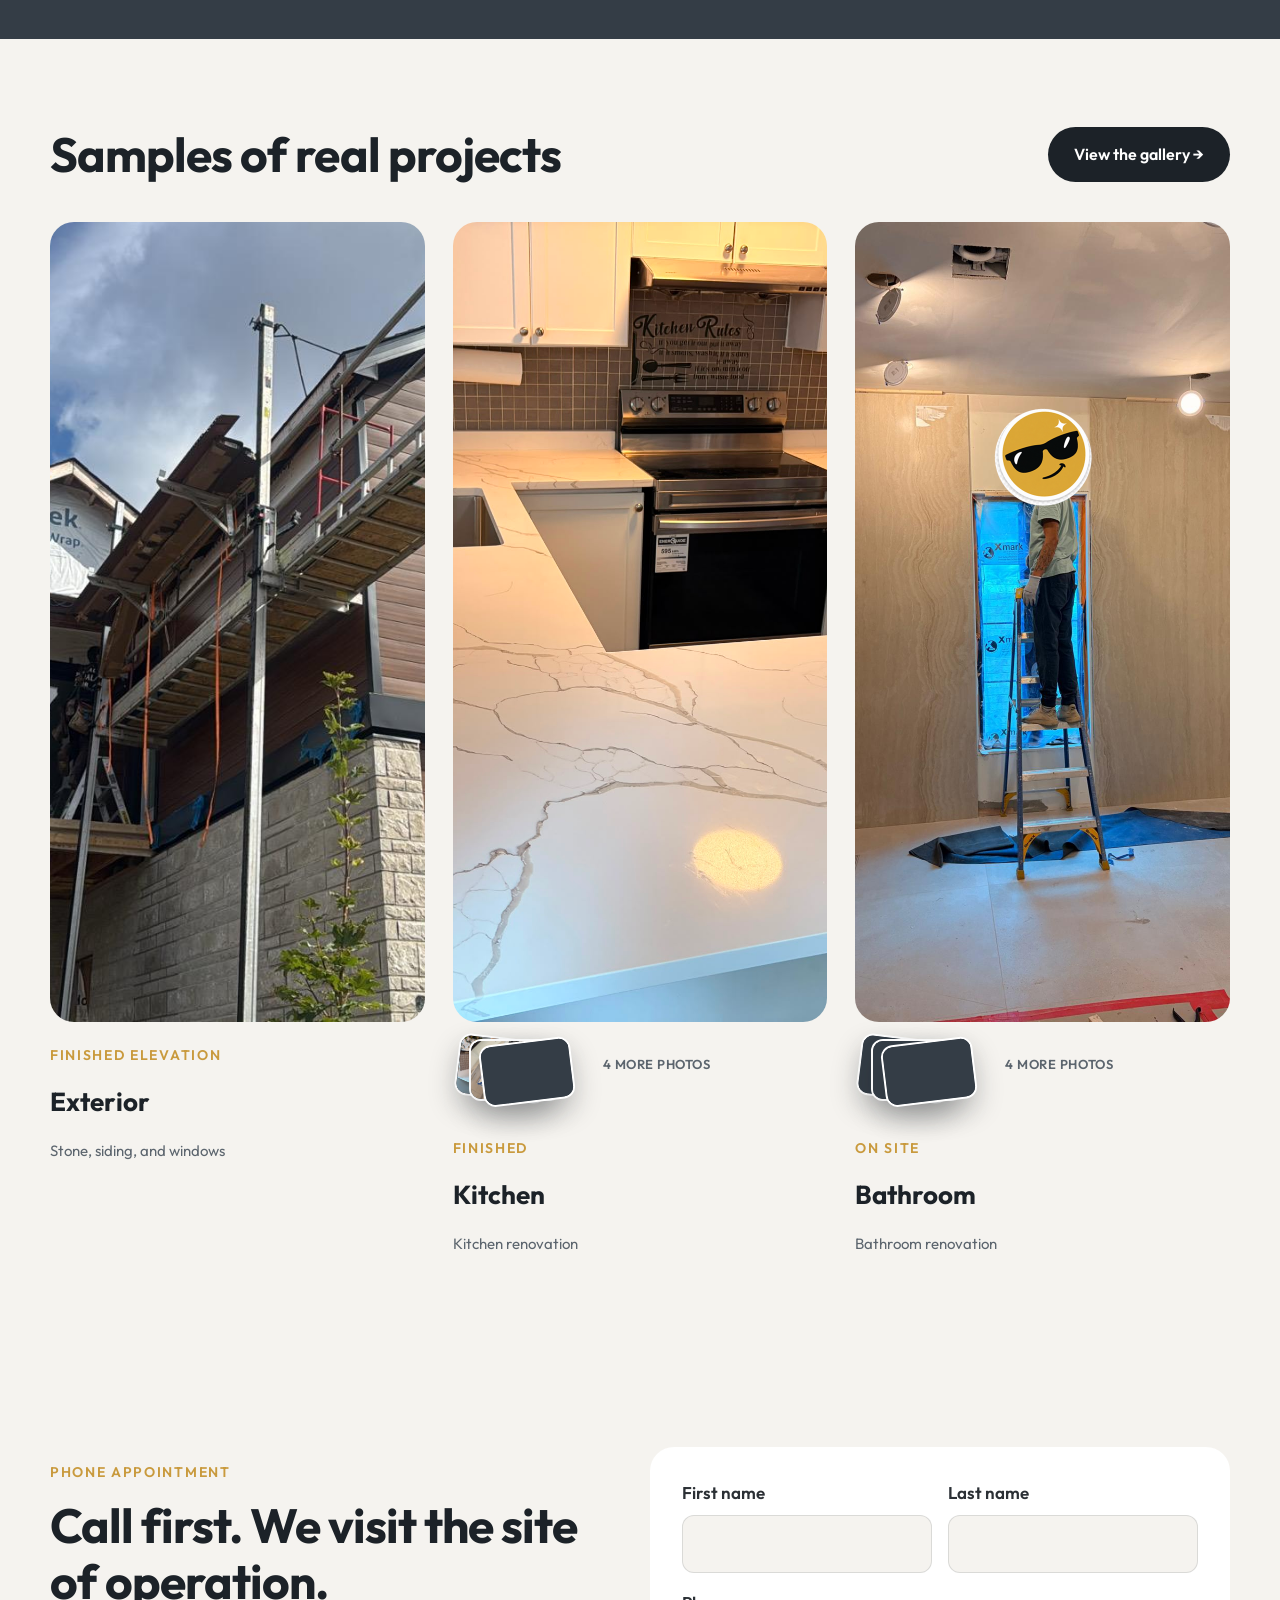
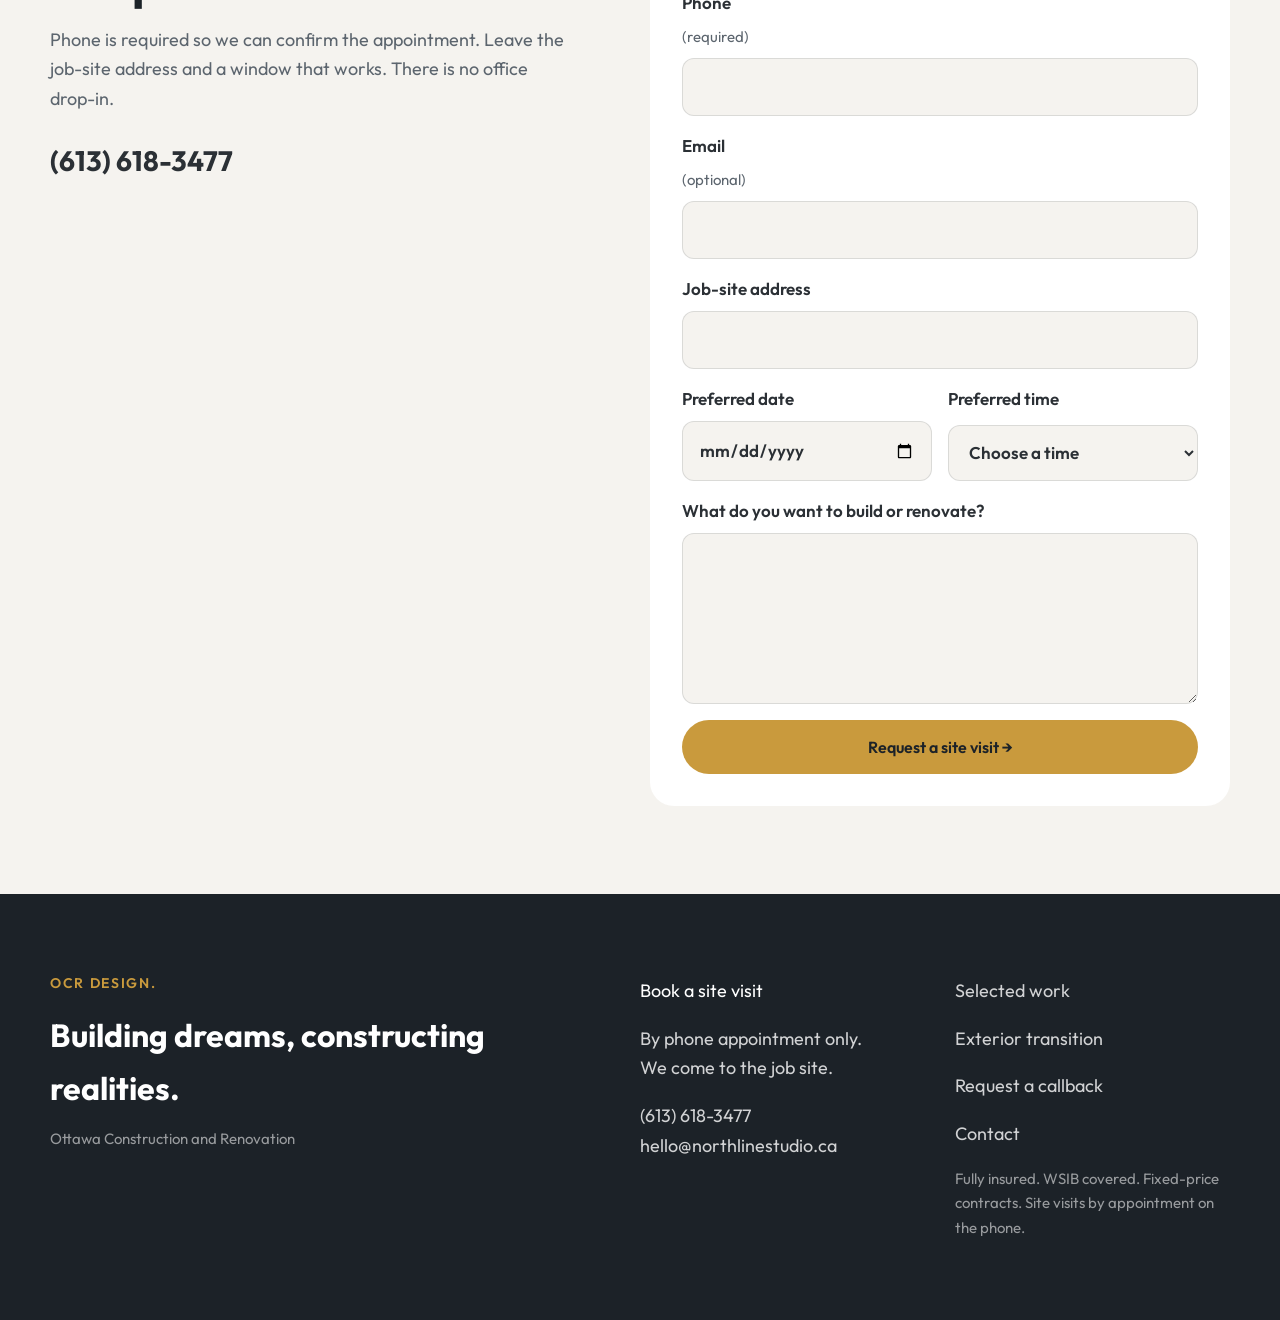
==== commit 699284ed: "Real photo Update Real projects made by company, Good phone number Still need email and minor update" ====
--- a/index.html
+++ b/index.html
@@ -3,27 +3,26 @@
   <head>
     <meta charset="UTF-8" />
     <meta name="viewport" content="width=device-width, initial-scale=1.0" />
-    <title>Northline | New Homes &amp; Renovations in Greater Ottawa</title>
+    <title>OCR Design | Ottawa Construction and Renovation</title>
     <meta
       name="description"
-      content="Northline builds custom homes and renovations across Greater Ottawa — Westboro, The Glebe, Kanata, Barrhaven, Orléans, Nepean, Stittsville, and nearby communities. Book an in-home visit for an exact price."
+      content="OCR Design — Ottawa Construction and Renovation. Real demolition, framing, kitchens, bathrooms, and exterior rebuilds. Book a job-site visit by phone."
     />
     <link rel="canonical" href="https://northlinestudio.ca/" />
     <meta name="robots" content="index, follow" />
     <meta name="theme-color" content="#1C2228" />
     <meta property="og:type" content="website" />
-    <meta property="og:title" content="Northline | New Homes &amp; Renovations in Greater Ottawa" />
+    <meta property="og:title" content="OCR Design | Ottawa Construction and Renovation" />
     <meta
       property="og:description"
-      content="Custom homes and renovations across Greater Ottawa. We visit your house and give you an exact price."
+      content="OCR Design stands for Ottawa Construction and Renovation. We visit the job site by phone appointment."
     />
     <meta property="og:url" content="https://northlinestudio.ca/" />
     <meta property="og:locale" content="en_CA" />
-    <meta property="og:image" content="https://images.pexels.com/photos/1396122/pexels-photo-1396122.jpeg?auto=compress&amp;cs=tinysrgb&amp;w=1200" />
+    <meta property="og:image" content="https://northlinestudio.ca/assets/work/kitchen-done.png" />
     <link rel="icon" type="image/svg+xml" href="public/favicon.svg" />
     <link rel="preconnect" href="https://fonts.googleapis.com" />
     <link rel="preconnect" href="https://fonts.gstatic.com" crossorigin />
-    <link rel="preconnect" href="https://images.pexels.com" />
     <link href="https://fonts.googleapis.com/css2?family=Outfit:wght@400;500;600;700&display=swap" rel="stylesheet" />
     <link rel="stylesheet" href="assets/styles.css" />
   </head>
@@ -36,87 +35,111 @@
           <h1>Building dreams, constructing realities.</h1>
           <div class="hero-side">
             <p>
-              Award-winning new homes and renovations across Greater Ottawa. We visit your house,
-              look at the work, and give you an exact price — not a number from a website.
+              OCR Design is Ottawa Construction and Renovation. These photos are our job sites —
+              demolition, framing, tile, kitchens, and exterior rebuilds. We come to the site of
+              operation. Book the visit by phone.
             </p>
-            <a class="btn" href="#services">Explore services →</a>
+            <a class="btn" href="tel:+16136183477">Call (613) 618-3477 →</a>
           </div>
         </div>
         <div class="hero-photos">
           <img
-            src="https://images.pexels.com/photos/2219024/pexels-photo-2219024.jpeg?auto=compress&amp;cs=tinysrgb&amp;w=1200"
-            alt="House framing under construction in Greater Ottawa"
+            src="assets/work/kitchen-done.png"
+            alt="Finished kitchen renovation by OCR Design"
             width="1200"
-            height="825"
+            height="1500"
             fetchpriority="high"
             decoding="async"
-            onerror="this.onerror=null;this.src='https://images.pexels.com/photos/1396122/pexels-photo-1396122.jpeg?auto=compress&amp;cs=tinysrgb&amp;w=1200'"
           />
           <img
-            src="https://images.pexels.com/photos/1396122/pexels-photo-1396122.jpeg?auto=compress&amp;cs=tinysrgb&amp;w=1200"
-            alt="Finished custom home in Greater Ottawa"
+            src="assets/work/bathroom.png"
+            alt="Bathroom tile work by OCR Design"
             width="1200"
-            height="825"
+            height="1500"
             decoding="async"
-            onerror="this.onerror=null;this.src='https://images.pexels.com/photos/323780/pexels-photo-323780.jpeg?auto=compress&amp;cs=tinysrgb&amp;w=1200'"
           />
         </div>
       </div>
     </section>
 
-    <section class="operating" id="areas">
-      <div class="wrap">
-        <h2>Operating in Greater Ottawa</h2>
-        <p class="lede">In-home visits, fixed-price builds, and renovations across the National Capital Region.</p>
-        <div class="operating-row">
-          <a href="greater-ottawa.html#ottawa">Ottawa</a>
-          <a href="greater-ottawa.html#westboro">Westboro</a>
-          <a href="greater-ottawa.html#glebe">The Glebe</a>
-          <a href="greater-ottawa.html#kanata">Kanata</a>
-          <a href="greater-ottawa.html#barrhaven">Barrhaven</a>
-          <a href="greater-ottawa.html#orleans">Orléans</a>
-          <a href="greater-ottawa.html#nepean">Nepean</a>
-          <a href="greater-ottawa.html#stittsville">Stittsville</a>
-          <a href="greater-ottawa.html#rockcliffe">Rockcliffe Park</a>
-          <a href="greater-ottawa.html#manotick">Manotick</a>
-          <a href="greater-ottawa.html#hintonburg">Hintonburg</a>
-          <a href="greater-ottawa.html#new-edinburgh">New Edinburgh</a>
-        </div>
+    <section class="visit-strip" id="areas">
+      <div class="wrap">
+        <p class="kicker">Site visits</p>
+        <h2>We come to the job. Book by phone.</h2>
+        <p class="lede">
+          There is no showroom to drop in. A specialist visits the site of operation by appointment
+          — call <a href="tel:+16136183477">(613) 618-3477</a> to set the time.
+        </p>
+        <a class="btn" href="tel:+16136183477">Book a site visit →</a>
       </div>
     </section>
 
     <section class="section" id="services">
       <div class="wrap services-split">
         <div>
-          <h2>Comprehensive construction &amp; renovation <span class="accent">services</span></h2>
+          <h2>Construction &amp; renovation <span class="accent">from the studs out</span></h2>
           <p class="lede" style="margin: 20px 0 28px">
-            New builds, full renovations, additions, and custom design — one studio from first visit
-            to handover, anywhere in Greater Ottawa.
-          </p>
-          <a class="btn" href="#visit">Book a visit →</a>
+            Gut jobs, kitchens, bathrooms, additions, and exterior envelopes. One crew from the
+            first site visit to handover.
+          </p>
+          <a class="btn" href="#visit">Request a callback →</a>
         </div>
         <div class="service-cards">
           <article class="service-card">
             <div class="icon-brick"><span></span><span></span><span></span><span></span></div>
-            <h3>New home construction</h3>
-            <p>Custom and infill homes across Greater Ottawa, from Westboro lots to rural acreages.</p>
-          </article>
-          <article class="service-card">
-            <div class="icon-brick"><span></span><span></span><span></span><span></span></div>
-            <h3>Home renovations</h3>
-            <p>Kitchens, bathrooms, basements, and full gut renovations with a dedicated manager.</p>
-          </article>
-          <article class="service-card">
-            <div class="icon-brick"><span></span><span></span><span></span><span></span></div>
-            <h3>Extensions &amp; additions</h3>
-            <p>Grow the house you already love — including heritage streets and overlays.</p>
-          </article>
-          <article class="service-card">
-            <div class="icon-brick"><span></span><span></span><span></span><span></span></div>
-            <h3>Custom design solutions</h3>
-            <p>3D design, materials, and a walkthrough in our Westboro design centre.</p>
-          </article>
-        </div>
+            <h3>Demolition &amp; framing</h3>
+            <p>Selective teardown, structure, and the rebuild path written before the first cut.</p>
+          </article>
+          <article class="service-card">
+            <div class="icon-brick"><span></span><span></span><span></span><span></span></div>
+            <h3>Kitchens &amp; interiors</h3>
+            <p>Cabinets, quartz, tile, and the mechanicals that have to land before the finishes.</p>
+          </article>
+          <article class="service-card">
+            <div class="icon-brick"><span></span><span></span><span></span><span></span></div>
+            <h3>Bathrooms &amp; wet rooms</h3>
+            <p>Waterproofing, large-format tile, and plumbing rough-in done in the right order.</p>
+          </article>
+          <article class="service-card">
+            <div class="icon-brick"><span></span><span></span><span></span><span></span></div>
+            <h3>Exterior envelope</h3>
+            <p>Sheathing, wrap, windows, and siding — the house closed in before winter.</p>
+          </article>
+        </div>
+      </div>
+    </section>
+
+    <section class="section band-dark" id="transition">
+      <div class="wrap">
+        <p class="kicker">Exterior transition</p>
+        <h2>The same elevation, weeks apart.</h2>
+        <p class="lede">
+          A swift transition from open sheathing to stone, siding, and finished windows. Drag the
+          handle to see it.
+        </p>
+        <div class="compare" id="home-compare">
+          <img
+            src="assets/work/exterior-after.png"
+            alt="Same home after stone, siding, and window install"
+            width="1200"
+            height="750"
+            decoding="async"
+          />
+          <div class="compare-before">
+            <img
+              src="assets/work/exterior-before.png"
+              alt="Home during exterior demolition with OSB sheathing"
+              width="1200"
+              height="750"
+              decoding="async"
+            />
+          </div>
+          <div class="compare-line"><span class="compare-handle">↔</span></div>
+          <input type="range" min="2" max="98" value="48" aria-label="Compare exterior before and after" />
+          <span class="compare-label left">BEFORE</span>
+          <span class="compare-label right">AFTER</span>
+        </div>
+        <button type="button" class="deck" data-deck="exterior" aria-label="More elevation photos"></button>
       </div>
     </section>
 
@@ -125,26 +148,26 @@
         <div>
           <h2>Construction without the chaos.</h2>
           <p class="lede">
-            We are a construction management studio first. A specialist visits your home, writes the
-            scope, and the price we quote is the price you pay.
+            A specialist walks the job site, writes the scope, and the price we quote is the price
+            you pay.
           </p>
         </div>
         <div class="service-cards">
           <article class="service-card">
             <h3>24-hour reply</h3>
-            <p>A specialist responds within a day — before, during, and after the build.</p>
+            <p>Call or write. A specialist responds within a day — before, during, and after the build.</p>
           </article>
           <article class="service-card">
             <h3>No commitment</h3>
-            <p>The first visit is a consultation. There is no pressure to buy.</p>
+            <p>The first site visit is a consultation. There is no pressure to buy.</p>
           </article>
           <article class="service-card">
             <h3>Fixed price</h3>
-            <p>Exact pricing after we see the house. No hidden fees.</p>
-          </article>
-          <article class="service-card">
-            <h3>Live portal</h3>
-            <p>Daily photos and the week’s schedule on your phone.</p>
+            <p>Exact pricing after we see the work. No hidden fees.</p>
+          </article>
+          <article class="service-card">
+            <h3>Live updates</h3>
+            <p>Photos from the site as the job moves — demolition through finishing.</p>
           </article>
         </div>
       </div>
@@ -153,53 +176,24 @@
     <section class="section" id="projects">
       <div class="wrap">
         <div style="display:flex;justify-content:space-between;align-items:end;gap:24px;flex-wrap:wrap">
-          <h2>Selected projects</h2>
-          <a class="btn btn-dark" href="work.html">View all →</a>
+          <h2>Samples of real projects</h2>
+          <a class="btn btn-dark" href="work.html">View the gallery →</a>
         </div>
         <div class="work-grid" id="work-grid"></div>
-      </div>
-    </section>
-
-    <section class="section band-dark">
-      <div class="wrap">
-        <h2>From framing to finished</h2>
-        <p class="lede">Drag the slider to see a project go from structure to completion.</p>
-        <div class="compare" id="home-compare">
-          <img
-            src="https://images.pexels.com/photos/1457842/pexels-photo-1457842.jpeg?auto=compress&amp;cs=tinysrgb&amp;w=1200"
-            alt="Finished bathroom renovation in Greater Ottawa"
-            width="1200"
-            height="750"
-            loading="lazy"
-            decoding="async"
-            onerror="this.onerror=null;this.src='https://images.pexels.com/photos/1571460/pexels-photo-1571460.jpeg?auto=compress&amp;cs=tinysrgb&amp;w=1200'"
-          />
-          <div class="compare-before">
-            <img
-              src="https://images.pexels.com/photos/2219024/pexels-photo-2219024.jpeg?auto=compress&amp;cs=tinysrgb&amp;w=1200"
-              alt="Construction framing in Greater Ottawa"
-              width="1200"
-              height="750"
-              loading="lazy"
-              decoding="async"
-            />
-          </div>
-          <div class="compare-line"><span class="compare-handle">↔</span></div>
-          <input type="range" min="2" max="98" value="52" aria-label="Compare before and after" />
-          <span class="compare-label left">BEFORE</span>
-          <span class="compare-label right">AFTER</span>
-        </div>
       </div>
     </section>
 
     <section class="section" id="visit">
       <div class="wrap book-grid">
         <div>
-          <p class="kicker">In-home appointment</p>
-          <h2>Tell us what you want. We price it in your home.</h2>
+          <p class="kicker">Phone appointment</p>
+          <h2>Call first. We visit the site of operation.</h2>
           <p class="lede" style="margin-top: 16px">
-            Email is required so we can confirm. Phone is optional. There is no obligation to proceed.
-            We visit homes across Greater Ottawa.
+            Phone is required so we can confirm the appointment. Leave the job-site address and a
+            window that works. There is no office drop-in.
+          </p>
+          <p style="font-size: 28px; font-weight: 700; margin: 24px 0 0">
+            <a href="tel:+16136183477">(613) 618-3477</a>
           </p>
         </div>
         <form data-quote-form class="book-form">
@@ -207,9 +201,9 @@
             <label>First name<input class="field" name="first" required /></label>
             <label>Last name<input class="field" name="last" required /></label>
           </div>
-          <label>Email <span class="hint">(required)</span><input class="field" type="email" name="email" required /></label>
-          <label>Phone <span class="hint">(optional)</span><input class="field" type="tel" name="phone" /></label>
-          <label>Home address for the visit<input class="field" name="address" required /></label>
+          <label>Phone <span class="hint">(required)</span><input class="field" type="tel" name="phone" required /></label>
+          <label>Email <span class="hint">(optional)</span><input class="field" type="email" name="email" /></label>
+          <label>Job-site address<input class="field" name="address" required /></label>
           <div class="form-2">
             <label>Preferred date<input class="field" type="date" name="date" required /></label>
             <label>
@@ -226,7 +220,7 @@
             What do you want to build or renovate?
             <textarea class="field" name="project" rows="5" required></textarea>
           </label>
-          <button class="btn" type="submit">Book an in-home visit →</button>
+          <button class="btn" type="submit">Request a site visit →</button>
         </form>
       </div>
     </section>
--- a/assets/styles.css
+++ b/assets/styles.css
@@ -40,18 +40,29 @@
 }
 .header-inner {
   display: grid;
-  grid-template-columns: 1fr auto 1fr;
+  grid-template-columns: auto 1fr auto;
   align-items: center;
   gap: 16px;
-  padding: 18px 0;
+  padding: 16px 0;
 }
 .logo {
-  font-size: 20px;
+  display: flex;
+  flex-direction: column;
+  gap: 3px;
+  font-size: 16px;
   font-weight: 700;
-  letter-spacing: 0.04em;
+  letter-spacing: 0.08em;
   justify-self: start;
+  line-height: 1.1;
 }
 .logo span { color: var(--accent); }
+.logo small {
+  font-size: 10px;
+  font-weight: 500;
+  letter-spacing: 0.12em;
+  text-transform: uppercase;
+  color: rgb(255 255 255 / 0.58);
+}
 .nav {
   display: flex;
   align-items: center;
@@ -130,50 +141,35 @@
 }
 .hero-photos img {
   width: 100%;
-  aspect-ratio: 16 / 11;
+  aspect-ratio: 4 / 5;
   object-fit: cover;
   border-radius: 28px;
 }
-
-.operating {
-  background: var(--main);
-  color: #fff;
-  padding: 48px 0 80px;
+.compare > img {
+  object-position: bottom;
+}
+.compare-before img {
+  object-position: center;
+}
+
+.visit-strip {
+  background: var(--main);
+  color: #fff;
+  padding: 56px 0 80px;
   text-align: center;
   border-top: 1px solid rgb(255 255 255 / 0.06);
 }
-.operating h2 {
-  margin: 0 0 10px;
-  font-size: 28px;
-  font-weight: 600;
-}
-.operating .lede {
+.visit-strip h2 {
+  margin: 8px 0 12px;
+  font-size: clamp(28px, 4vw, 40px);
+  font-weight: 700;
+  color: #fff;
+}
+.visit-strip .lede {
   margin: 0 auto 28px;
-  color: rgb(255 255 255 / 0.65);
-}
-.operating-row {
-  display: flex;
-  flex-wrap: wrap;
-  justify-content: center;
-  gap: 8px 12px;
-}
-.operating-row a {
-  display: inline-flex;
-  align-items: center;
-  min-height: 44px;
-  padding: 8px 16px;
-  border: 1px solid rgb(255 255 255 / 0.16);
-  border-radius: 999px;
-  font-size: 15px;
-  font-weight: 600;
-  letter-spacing: 0.04em;
-  color: rgb(255 255 255 / 0.78);
-}
-.operating-row a:hover {
-  color: #fff;
-  border-color: var(--accent);
-  background: rgb(201 154 61 / 0.12);
-}
+  color: rgb(255 255 255 / 0.68);
+}
+.visit-strip a:not(.btn) { color: var(--accent); }
 
 .section { padding: 88px 0; }
 .section h2 {
@@ -214,6 +210,7 @@
 .band-dark {
   background: var(--main);
   color: #fff;
+  scroll-margin-top: 88px;
 }
 .band-dark h2 { color: #fff; }
 .band-dark .lede { color: rgb(255 255 255 / 0.75); }
@@ -254,10 +251,130 @@
 }
 .field:focus { border-color: var(--accent); }
 
-.work-grid { display: grid; grid-template-columns: 1fr 1fr; gap: 28px; margin-top: 40px; }
-.work-grid img { width: 100%; aspect-ratio: 5 / 3; object-fit: cover; border-radius: 24px; }
-.work-meta { display: flex; justify-content: space-between; align-items: baseline; margin-top: 14px; }
+.work-grid { display: grid; grid-template-columns: 1fr 1fr 1fr; gap: 28px; margin-top: 40px; }
+.work-grid .shot-main img { width: 100%; aspect-ratio: 5 / 3; object-fit: cover; border-radius: 24px; }
+.work-meta { display: flex; justify-content: space-between; align-items: baseline; margin-top: 8px; }
 .work-meta h3 { font-size: 26px; font-weight: 700; margin: 4px 0 0; color: var(--main); }
+
+.deck {
+  position: relative;
+  height: 72px;
+  margin: 12px 0 4px;
+  width: 100%;
+  border: 0;
+  background: none;
+  padding: 0;
+  cursor: pointer;
+  text-align: left;
+}
+.deck-card {
+  position: absolute;
+  left: 0;
+  top: 0;
+  width: 92px;
+  height: 62px;
+  border-radius: 12px;
+  overflow: hidden;
+  border: 2px solid #fff;
+  background: var(--secondary);
+  box-shadow: 0 12px 28px rgb(28 34 40 / 0.2);
+  transform: translateX(calc(var(--i) * 16px)) translateY(calc(var(--i) * 5px)) rotate(calc((1 - var(--i)) * 7deg));
+  transform-origin: 20% 100%;
+  transition: transform 0.25s ease;
+}
+.deck-card img { width: 100%; height: 100%; object-fit: cover; }
+.deck:hover .deck-card { transform: translateX(calc(var(--i) * 28px)) translateY(2px) rotate(0); }
+.deck-more {
+  position: absolute;
+  left: 150px;
+  top: 20px;
+  font-size: 13px;
+  font-weight: 600;
+  letter-spacing: 0.04em;
+  text-transform: uppercase;
+  color: var(--muted);
+}
+.band-dark .deck-more { color: rgb(255 255 255 / 0.7); }
+.band-dark .deck-card { border-color: rgb(255 255 255 / 0.2); }
+
+.lightbox {
+  position: fixed;
+  inset: 0;
+  z-index: 80;
+  background: rgb(28 34 40 / 0.94);
+  display: grid;
+  grid-template-rows: auto 1fr auto;
+  padding: 24px;
+}
+.lightbox-bar {
+  display: flex;
+  justify-content: space-between;
+  align-items: center;
+  color: #fff;
+  margin-bottom: 12px;
+}
+.lightbox-stage {
+  display: grid;
+  place-items: center;
+  min-height: 0;
+}
+.lightbox-stage img {
+  max-width: min(100%, 1100px);
+  max-height: 72vh;
+  border-radius: 16px;
+  object-fit: contain;
+}
+.lightbox-nav {
+  display: flex;
+  justify-content: center;
+  gap: 12px;
+  margin-top: 16px;
+}
+.lightbox-nav button, .lightbox-bar button {
+  border: 1px solid rgb(255 255 255 / 0.3);
+  background: transparent;
+  color: #fff;
+  border-radius: 999px;
+  padding: 10px 18px;
+  cursor: pointer;
+  font: inherit;
+  font-size: 15px;
+}
+.mosaic {
+  display: grid;
+  grid-template-columns: repeat(3, 1fr);
+  gap: 18px;
+  margin-top: 40px;
+}
+.mosaic figure { margin: 0; }
+.mosaic img {
+  width: 100%;
+  aspect-ratio: 4 / 3;
+  object-fit: cover;
+  border-radius: 20px;
+}
+.mosaic figcaption { margin-top: 10px; }
+.mosaic h3 { margin: 4px 0 0; font-size: 18px; color: var(--main); }
+.filter-row {
+  display: flex;
+  flex-wrap: wrap;
+  gap: 8px;
+  margin-top: 28px;
+}
+.filter-btn {
+  border: 1px solid var(--line);
+  background: var(--card);
+  border-radius: 999px;
+  padding: 8px 16px;
+  cursor: pointer;
+  font-size: 15px;
+  font-weight: 600;
+}
+.filter-btn.is-on {
+  background: var(--main);
+  color: #fff;
+  border-color: var(--main);
+}
 .kicker {
   font-size: 14px;
   font-weight: 600;
@@ -387,7 +504,7 @@
   .nav, .header-cta { display: none; }
   .menu-toggle { display: block; }
   .mobile-nav { display: block; }
-  .hero-top, .hero-photos, .services-split, .service-cards, .book-grid, .work-grid, .footer-grid, .split, .form-2, .area-grid {
+  .hero-top, .hero-photos, .services-split, .service-cards, .book-grid, .work-grid, .footer-grid, .split, .form-2, .area-grid, .mosaic {
     grid-template-columns: 1fr;
   }
 }
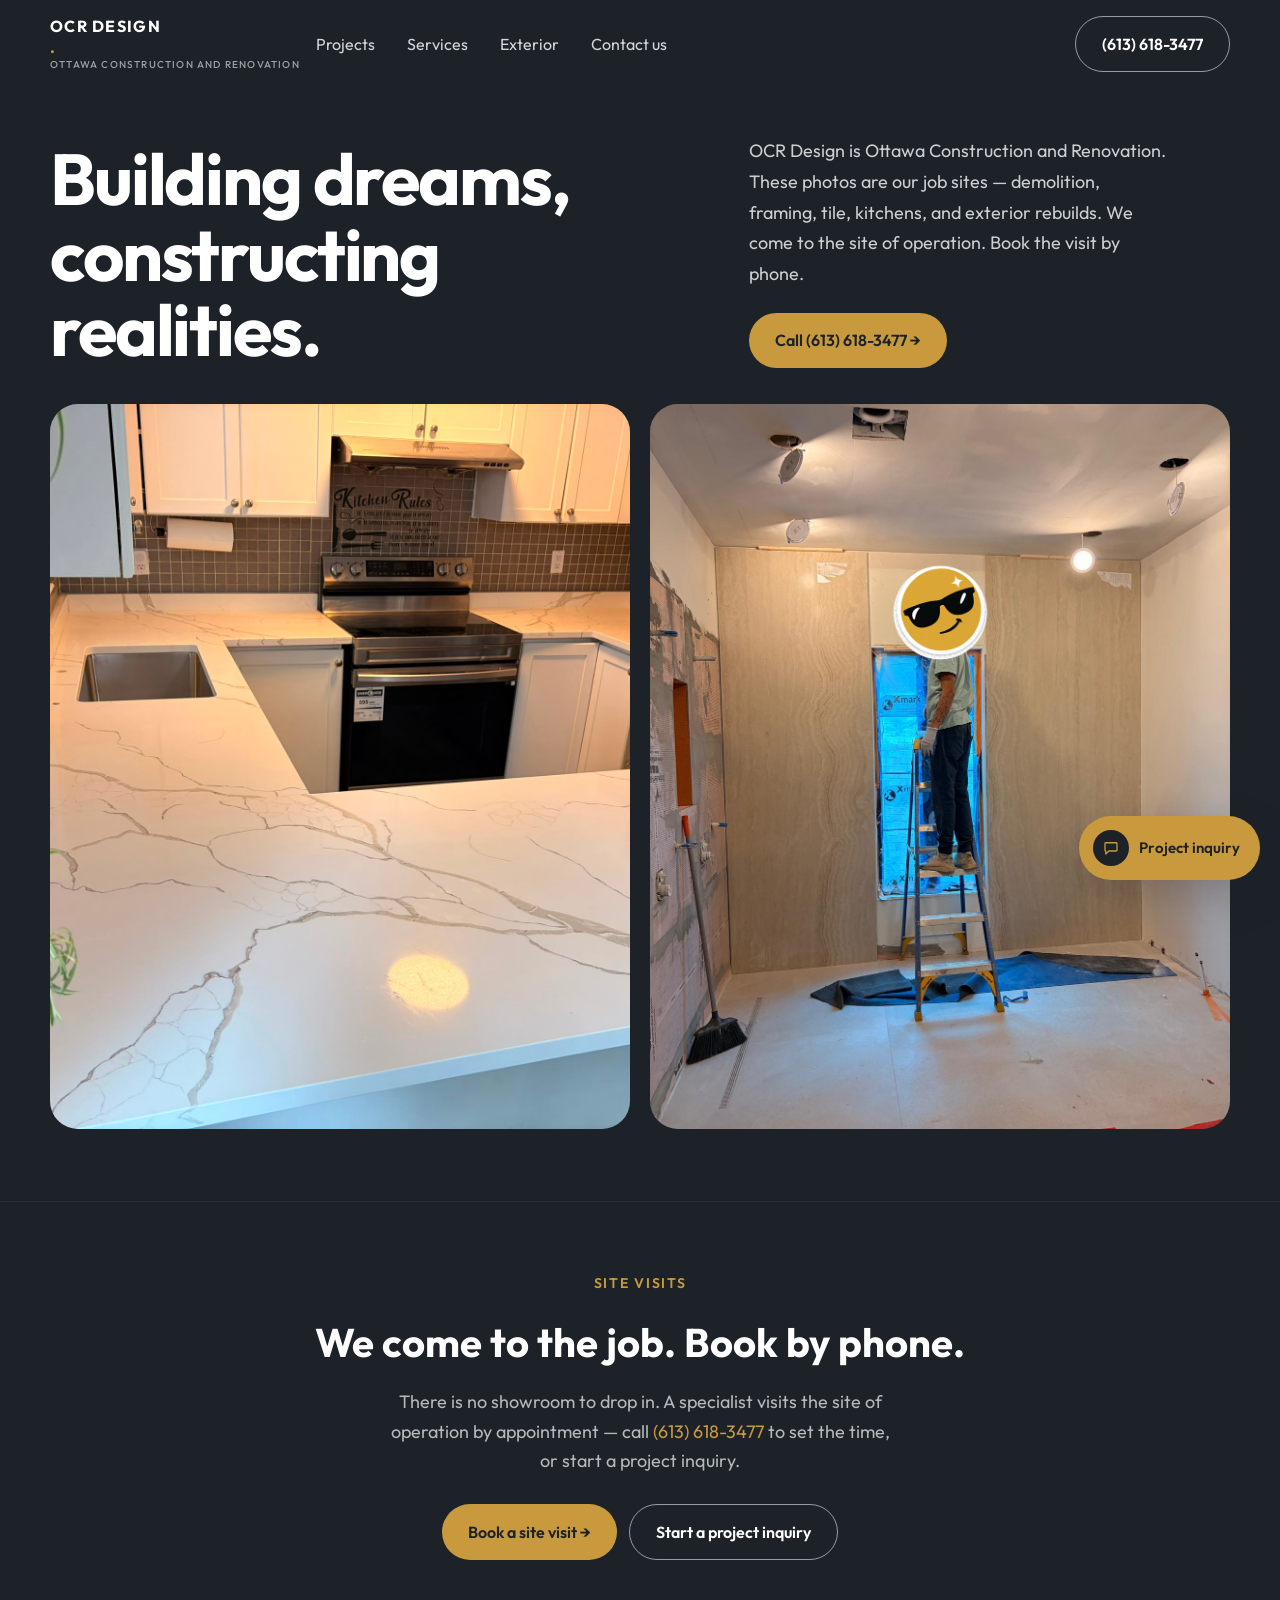
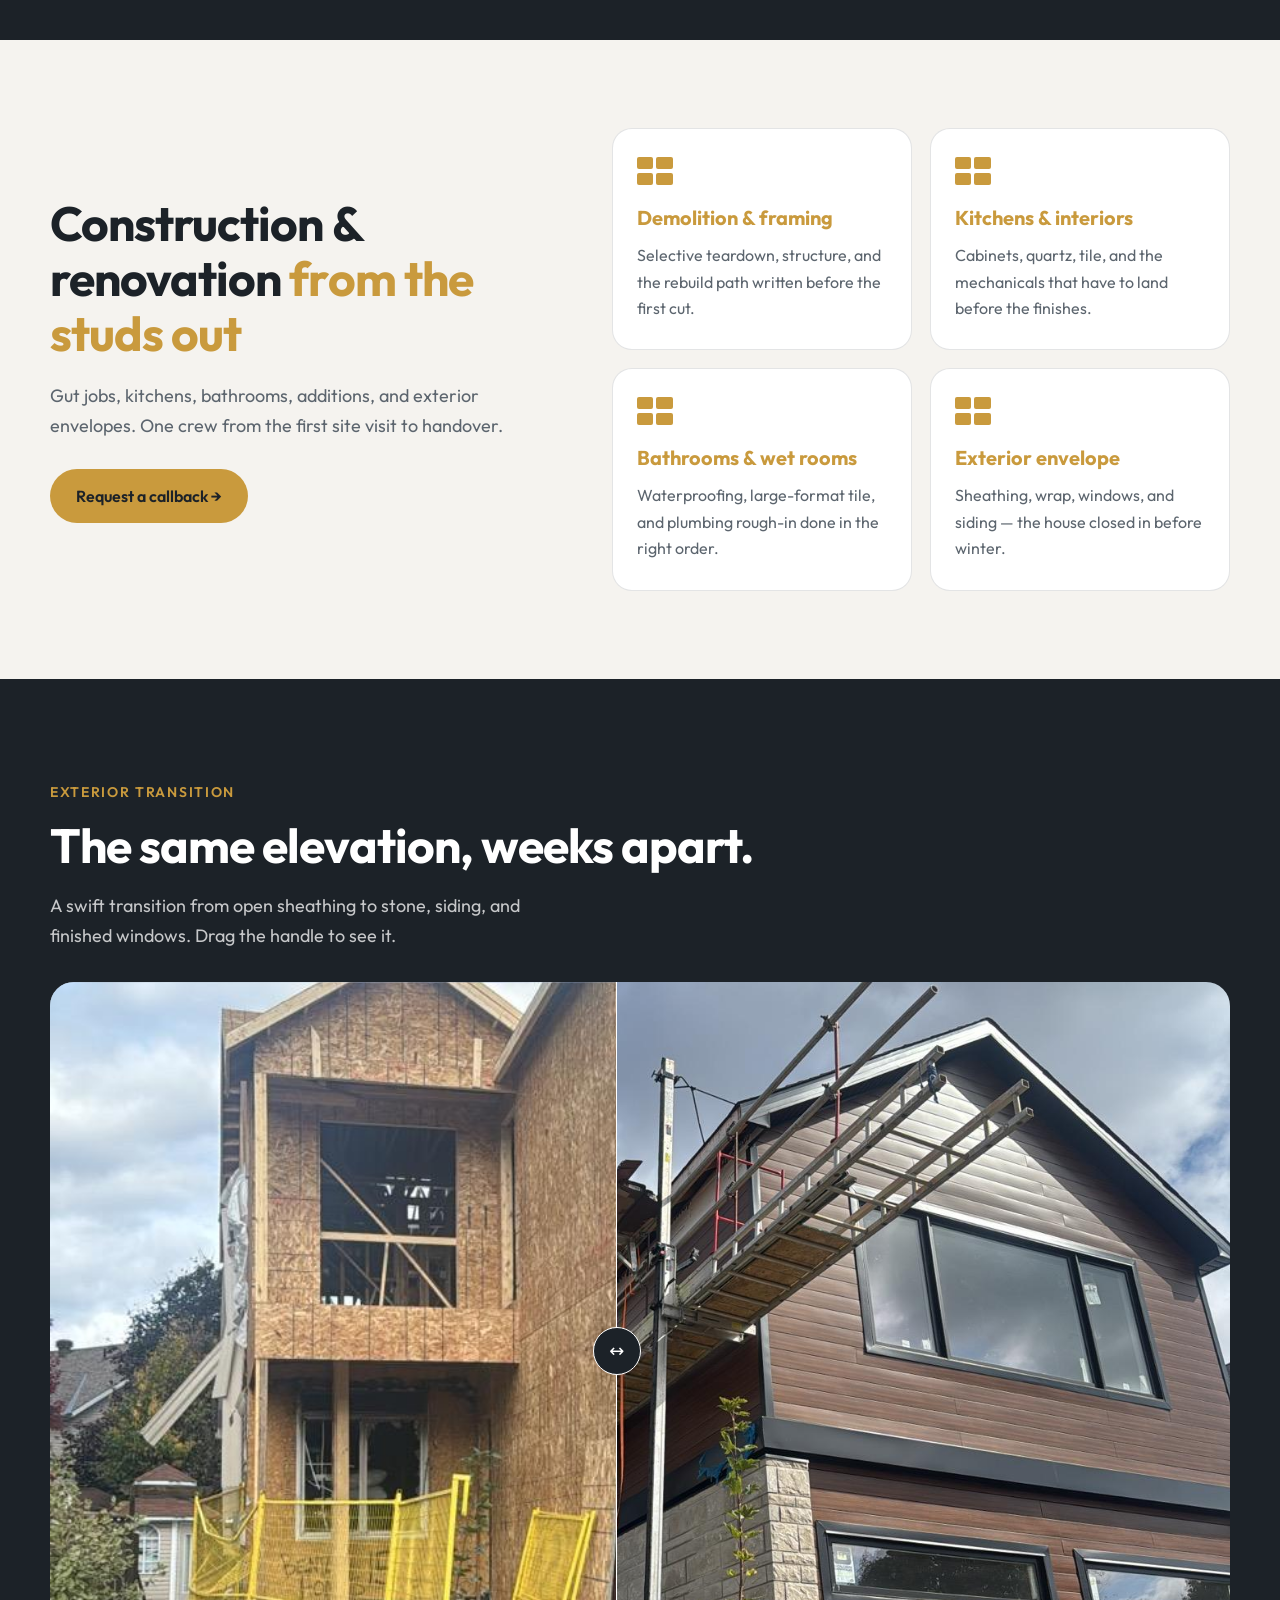
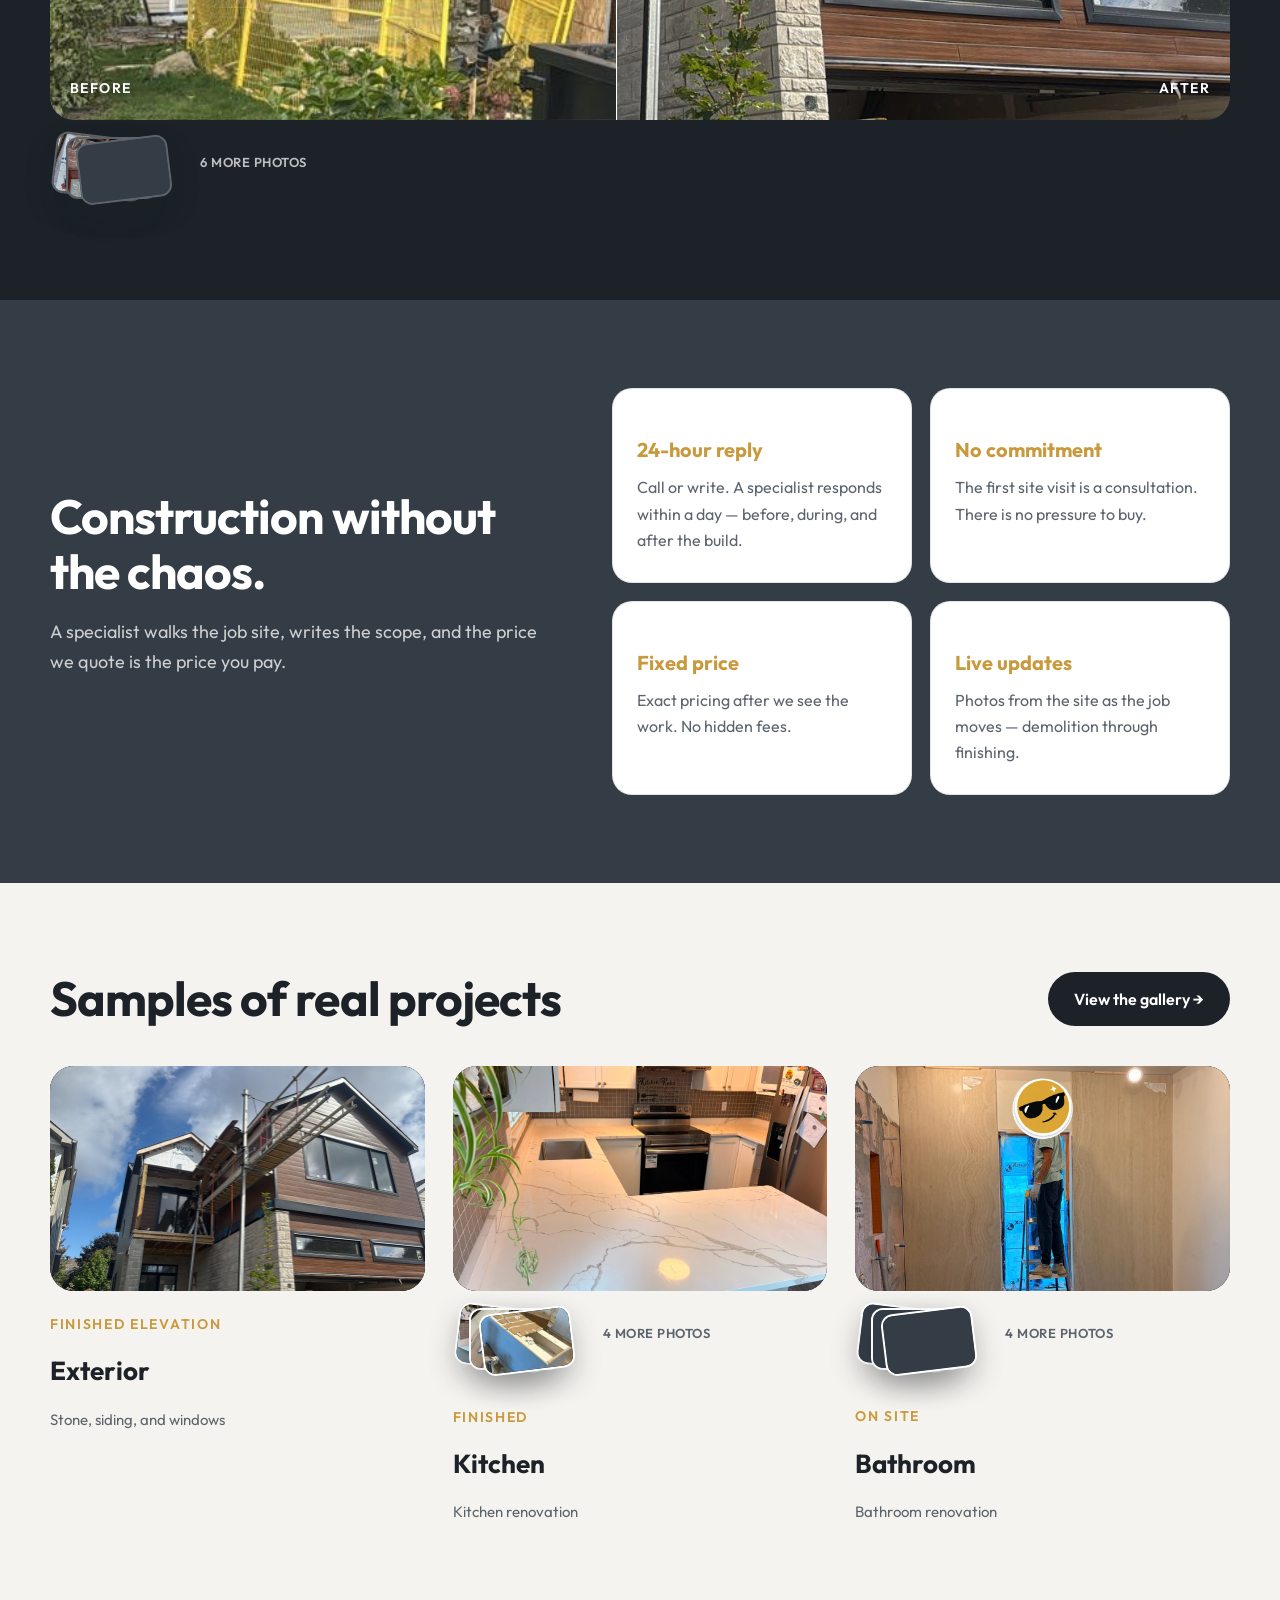
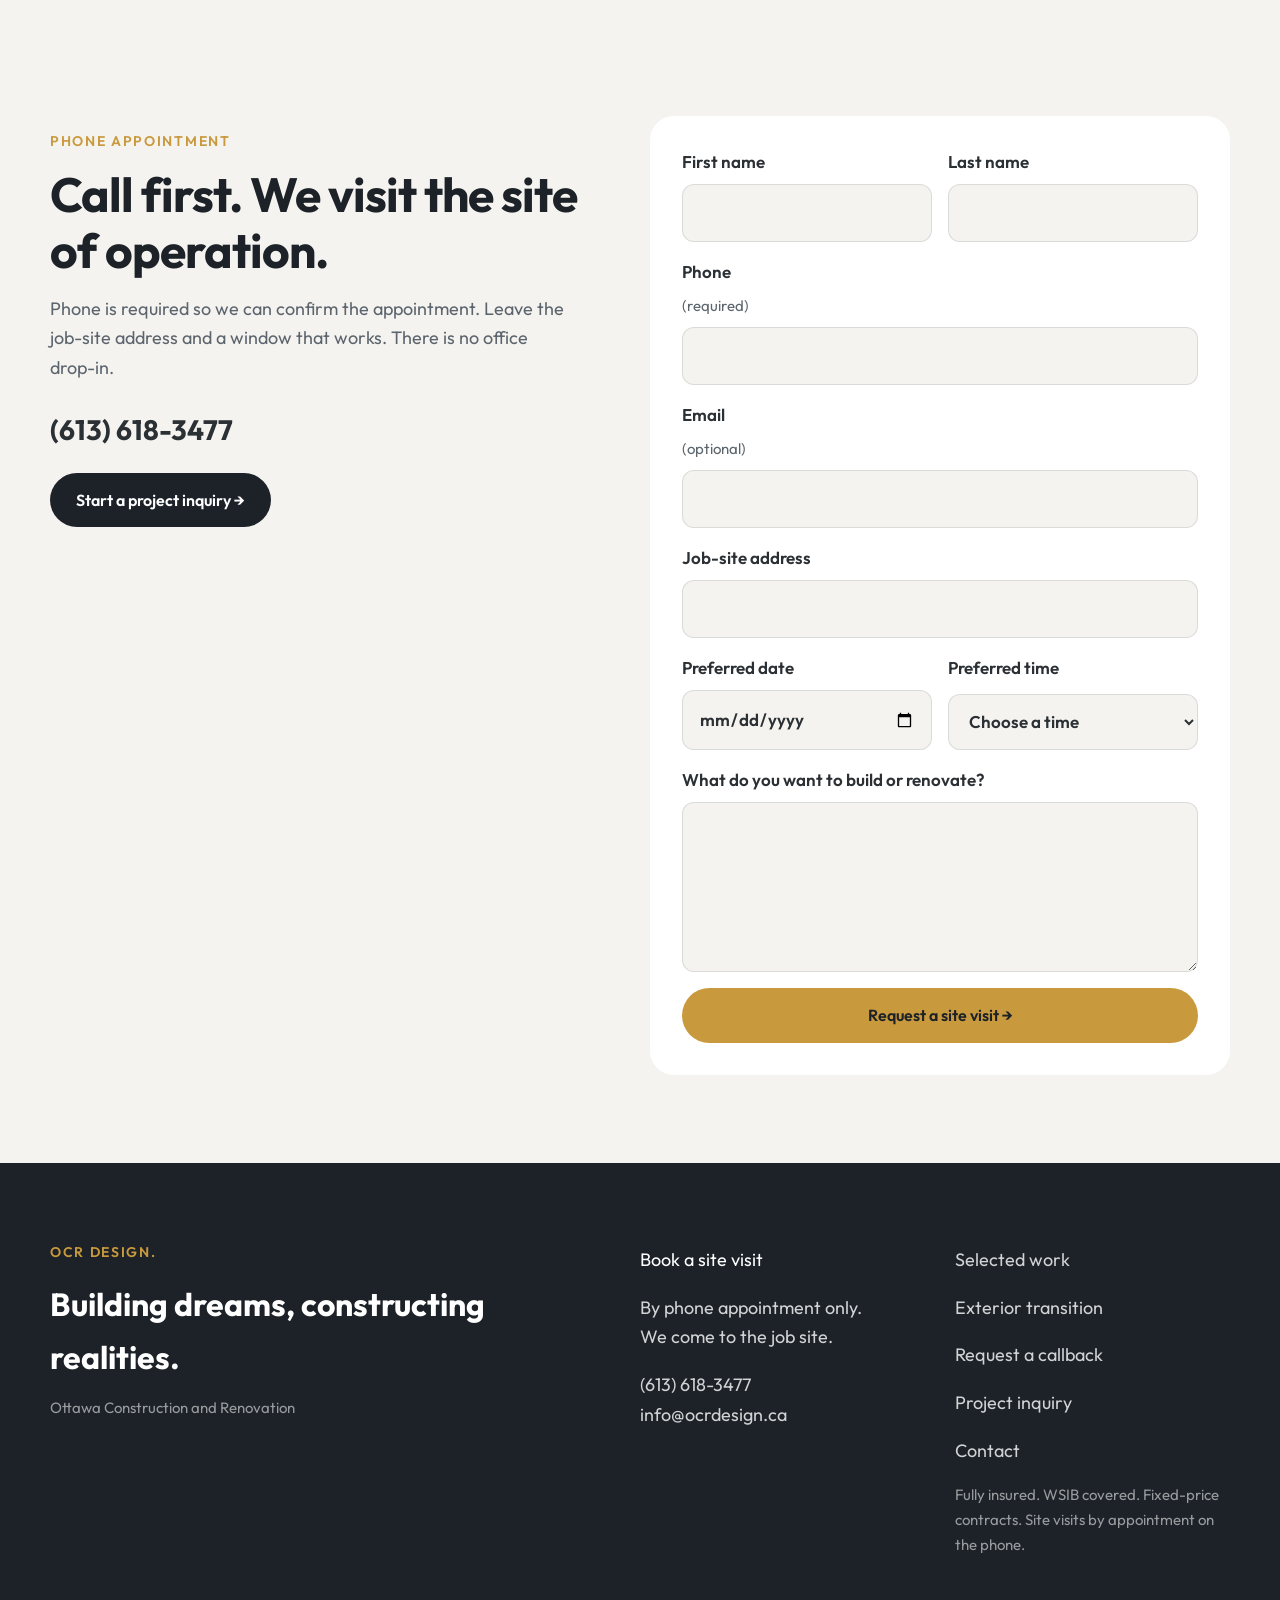
==== commit 89ad8e0a: "Better for phone visibility and email is there this is for testing email and ability to identify dev" ====
--- a/index.html
+++ b/index.html
@@ -2,7 +2,7 @@
 <html lang="en-CA">
   <head>
     <meta charset="UTF-8" />
-    <meta name="viewport" content="width=device-width, initial-scale=1.0" />
+    <meta name="viewport" content="width=device-width, initial-scale=1, viewport-fit=cover" />
     <title>OCR Design | Ottawa Construction and Renovation</title>
     <meta
       name="description"
@@ -43,21 +43,25 @@
           </div>
         </div>
         <div class="hero-photos">
-          <img
-            src="assets/work/kitchen-done.png"
-            alt="Finished kitchen renovation by OCR Design"
-            width="1200"
-            height="1500"
-            fetchpriority="high"
-            decoding="async"
-          />
-          <img
-            src="assets/work/bathroom.png"
-            alt="Bathroom tile work by OCR Design"
-            width="1200"
-            height="1500"
-            decoding="async"
-          />
+          <div class="photo-frame photo-portrait">
+            <img
+              src="assets/work/kitchen-done.png"
+              alt="Finished kitchen renovation by OCR Design"
+              width="1200"
+              height="1500"
+              fetchpriority="high"
+              decoding="async"
+            />
+          </div>
+          <div class="photo-frame photo-portrait">
+            <img
+              src="assets/work/bathroom.png"
+              alt="Bathroom tile work by OCR Design"
+              width="1200"
+              height="1500"
+              decoding="async"
+            />
+          </div>
         </div>
       </div>
     </section>
@@ -68,9 +72,13 @@
         <h2>We come to the job. Book by phone.</h2>
         <p class="lede">
           There is no showroom to drop in. A specialist visits the site of operation by appointment
-          — call <a href="tel:+16136183477">(613) 618-3477</a> to set the time.
+          — call <a href="tel:+16136183477">(613) 618-3477</a> to set the time, or start a project
+          inquiry.
         </p>
-        <a class="btn" href="tel:+16136183477">Book a site visit →</a>
+        <div class="cta-row">
+          <a class="btn" href="tel:+16136183477">Book a site visit →</a>
+          <button class="btn btn-outline" type="button" data-open-inquiry>Start a project inquiry</button>
+        </div>
       </div>
     </section>
 
@@ -195,6 +203,9 @@
           <p style="font-size: 28px; font-weight: 700; margin: 24px 0 0">
             <a href="tel:+16136183477">(613) 618-3477</a>
           </p>
+          <p style="margin-top: 20px">
+            <button class="btn btn-dark" type="button" data-open-inquiry>Start a project inquiry →</button>
+          </p>
         </div>
         <form data-quote-form class="book-form">
           <div class="form-2">
--- a/assets/styles.css
+++ b/assets/styles.css
@@ -22,7 +22,7 @@
   color: var(--text);
   -webkit-font-smoothing: antialiased;
 }
-img { max-width: 100%; display: block; background: var(--secondary); }
+img { max-width: 100%; height: auto; display: block; background: var(--secondary); }
 a { color: inherit; text-decoration: none; }
 button, input, select, textarea { font: inherit; color: inherit; }
 ::selection { background: var(--accent); color: #fff; }
@@ -139,17 +139,33 @@
   grid-template-columns: 1fr 1fr;
   gap: 20px;
 }
-.hero-photos img {
+.photo-frame,
+.shot-main {
+  position: relative;
+  display: block;
+  overflow: hidden;
+  background: var(--secondary);
+}
+.photo-frame { border-radius: 28px; }
+.photo-portrait { aspect-ratio: 4 / 5; }
+.photo-frame img,
+.shot-main img {
+  position: absolute;
+  inset: 0;
   width: 100%;
-  aspect-ratio: 4 / 5;
+  height: 100%;
+  max-width: none;
   object-fit: cover;
+  object-position: center 38%;
+}
+.project-shot {
+  width: 100%;
+  height: auto;
+  max-width: none;
+  aspect-ratio: 16 / 9;
+  object-fit: cover;
+  object-position: center 35%;
   border-radius: 28px;
-}
-.compare > img {
-  object-position: bottom;
-}
-.compare-before img {
-  object-position: center;
 }
 
 .visit-strip {
@@ -170,6 +186,12 @@
   color: rgb(255 255 255 / 0.68);
 }
 .visit-strip a:not(.btn) { color: var(--accent); }
+.cta-row {
+  display: flex;
+  flex-wrap: wrap;
+  gap: 12px;
+  justify-content: center;
+}
 
 .section { padding: 88px 0; }
 .section h2 {
@@ -252,7 +274,7 @@
 .field:focus { border-color: var(--accent); }
 
 .work-grid { display: grid; grid-template-columns: 1fr 1fr 1fr; gap: 28px; margin-top: 40px; }
-.work-grid .shot-main img { width: 100%; aspect-ratio: 5 / 3; object-fit: cover; border-radius: 24px; }
+.shot-main { aspect-ratio: 5 / 3; border-radius: 24px; }
 .work-meta { display: flex; justify-content: space-between; align-items: baseline; margin-top: 8px; }
 .work-meta h3 { font-size: 26px; font-weight: 700; margin: 4px 0 0; color: var(--main); }
 
@@ -319,8 +341,9 @@
   min-height: 0;
 }
 .lightbox-stage img {
-  max-width: min(100%, 1100px);
-  max-height: 72vh;
+  width: min(100%, 1100px);
+  height: auto;
+  max-height: 78vh;
   border-radius: 16px;
   object-fit: contain;
 }
@@ -349,8 +372,11 @@
 .mosaic figure { margin: 0; }
 .mosaic img {
   width: 100%;
+  height: auto;
+  max-width: none;
   aspect-ratio: 4 / 3;
   object-fit: cover;
+  object-position: center;
   border-radius: 20px;
 }
 .mosaic figcaption { margin-top: 10px; }
@@ -383,10 +409,22 @@
   color: var(--accent);
 }
 
-.compare { position: relative; overflow: hidden; border-radius: 24px; margin-top: 32px; }
-.compare > img { width: 100%; aspect-ratio: 16 / 10; object-fit: cover; }
+.compare { position: relative; overflow: hidden; border-radius: 24px; margin-top: 32px; aspect-ratio: 16 / 10; }
+.compare > img {
+  width: 100%;
+  height: 100%;
+  max-width: none;
+  object-fit: cover;
+  object-position: center 42%;
+}
 .compare-before { position: absolute; inset: 0; }
-.compare-before img { width: 100%; height: 100%; object-fit: cover; }
+.compare-before img {
+  width: 100%;
+  height: 100%;
+  max-width: none;
+  object-fit: cover;
+  object-position: center;
+}
 .compare-line {
   position: absolute;
   top: 0; bottom: 0;
@@ -450,27 +488,341 @@
 .site-footer h2 { color: #fff; font-size: 32px; margin: 8px 0 0; }
 .site-footer a:hover { color: var(--accent); }
 
-.chat-wrap { position: fixed; right: 20px; bottom: 20px; z-index: 50; }
-.chat-panel {
-  width: min(380px, calc(100vw - 40px));
-  margin-bottom: 12px;
-  border-radius: 20px;
+.hidden { display: none !important; }
+
+.iq-wrap {
+  position: fixed;
+  right: 20px;
+  bottom: 20px;
+  z-index: 70;
+  display: flex;
+  flex-direction: column;
+  align-items: flex-end;
+  gap: 12px;
+  pointer-events: none;
+}
+.iq-wrap > * { pointer-events: auto; }
+
+.iq-launch {
+  display: inline-flex;
+  align-items: center;
+  gap: 10px;
+  border: 0;
+  border-radius: 999px;
+  padding: 14px 20px 14px 14px;
+  font: inherit;
+  font-size: 15px;
+  font-weight: 600;
+  cursor: pointer;
+  color: var(--main);
+  background: var(--accent);
+  box-shadow: 0 16px 40px rgb(28 34 40 / 0.28);
+}
+.iq-launch:hover { background: var(--accent-hover); }
+.iq-launch-ico {
+  width: 36px;
+  height: 36px;
+  border-radius: 50%;
+  display: grid;
+  place-items: center;
+  background: var(--main);
+  color: var(--accent);
+}
+.iq-launch-ico svg { width: 18px; height: 18px; }
+
+.iq-panel {
+  width: min(440px, calc(100vw - 24px));
+  height: min(720px, calc(100vh - 96px));
+  display: flex;
+  flex-direction: column;
+  border-radius: 24px;
   overflow: hidden;
   background: var(--card);
-  box-shadow: 0 20px 50px rgb(28 34 40 / 0.25);
-}
-.chat-head {
+  box-shadow: 0 28px 80px rgb(28 34 40 / 0.32);
+  transform-origin: bottom right;
+  animation: iq-in 0.28s ease;
+  z-index: 1;
+  position: relative;
+}
+.iq-panel.hidden { display: none; }
+@keyframes iq-in {
+  from { opacity: 0; transform: translateY(12px) scale(0.98); }
+  to { opacity: 1; transform: none; }
+}
+
+.iq-head {
   display: flex;
   justify-content: space-between;
-  background: var(--main);
-  color: #fff;
+  align-items: flex-start;
+  gap: 16px;
+  background: var(--main);
+  color: #fff;
+  padding: 18px 20px 8px;
+}
+.iq-head h2 {
+  margin: 2px 0 0;
+  font-size: 22px;
+  font-weight: 700;
+  letter-spacing: -0.02em;
+  color: #fff;
+}
+.iq-x {
+  background: none;
+  border: 0;
+  color: rgb(255 255 255 / 0.72);
+  cursor: pointer;
+  font: inherit;
+  font-size: 14px;
+  font-weight: 600;
+  padding: 6px 0 0;
+}
+.iq-x:hover { color: #fff; }
+
+.iq-head-prog { background: var(--main); padding: 8px 20px 16px; }
+.iq-progress {
+  display: grid;
+  grid-template-columns: repeat(8, 1fr);
+  gap: 5px;
+}
+.iq-progress span {
+  height: 3px;
+  border-radius: 99px;
+  background: rgb(255 255 255 / 0.16);
+}
+.iq-progress span.is-on { background: var(--accent); }
+.iq-step-label {
+  margin: 8px 0 0;
+  font-size: 12px;
+  font-weight: 600;
+  letter-spacing: 0.1em;
+  text-transform: uppercase;
+  color: rgb(255 255 255 / 0.5);
+}
+
+.iq-body {
+  flex: 1;
+  min-height: 0;
+  overflow: auto;
+  padding: 20px 20px 12px;
+  overscroll-behavior: contain;
+  transition: opacity 0.14s ease;
+}
+.iq-body.is-leave { opacity: 0; }
+
+.iq-ask {
+  margin: 0 0 8px;
+  font-size: 22px;
+  font-weight: 700;
+  line-height: 1.25;
+  letter-spacing: -0.02em;
+  color: var(--main);
+}
+.iq-hint {
+  margin: 0 0 16px;
+  font-size: 14px;
+  line-height: 1.5;
+  color: var(--muted);
+}
+.iq-label {
+  margin: 8px 0 0;
+  font-size: 15px;
+  font-weight: 600;
+}
+
+.iq-stack { display: grid; gap: 10px; }
+.iq-card, .iq-tile {
+  display: flex;
+  align-items: center;
+  gap: 14px;
+  width: 100%;
+  text-align: left;
+  border: 1.5px solid var(--line);
+  background: #fff;
+  border-radius: 16px;
   padding: 16px;
-}
-.chat-body { padding: 16px; max-height: 280px; overflow: auto; }
-.bubble { background: var(--bg); border-radius: 16px; padding: 10px 12px; margin-bottom: 10px; }
-.bubble.me { background: var(--main); color: #fff; }
-.chat-form { display: grid; gap: 8px; padding: 12px; border-top: 1px solid var(--line); }
-.hidden { display: none !important; }
+  cursor: pointer;
+  font: inherit;
+  color: inherit;
+  transition: border-color 0.15s ease, background 0.15s ease, transform 0.15s ease;
+}
+.iq-card:hover, .iq-tile:hover {
+  border-color: rgb(201 154 61 / 0.55);
+  transform: translateY(-1px);
+}
+.iq-card.is-on, .iq-tile.is-on {
+  border-color: var(--accent);
+  background: rgb(201 154 61 / 0.08);
+}
+.iq-card strong, .iq-tile strong {
+  display: block;
+  font-size: 16px;
+  font-weight: 600;
+  color: var(--main);
+}
+.iq-card em {
+  display: block;
+  margin-top: 4px;
+  font-style: normal;
+  font-size: 13px;
+  line-height: 1.45;
+  color: var(--muted);
+}
+.iq-ico {
+  flex: 0 0 44px;
+  width: 44px;
+  height: 44px;
+  border-radius: 12px;
+  display: grid;
+  place-items: center;
+  background: var(--main);
+  color: var(--accent);
+}
+.iq-ico svg { width: 22px; height: 22px; }
+.iq-tile {
+  flex-direction: column;
+  align-items: flex-start;
+  gap: 10px;
+  min-height: 96px;
+  padding: 14px;
+}
+.iq-tile .iq-ico {
+  width: 36px;
+  height: 36px;
+  flex-basis: 36px;
+  border-radius: 10px;
+}
+.iq-tile .iq-ico svg { width: 18px; height: 18px; }
+.iq-tile strong { font-size: 14px; line-height: 1.3; }
+.iq-grid {
+  display: grid;
+  grid-template-columns: 1fr 1fr;
+  gap: 10px;
+}
+
+.iq-desc { min-height: 140px; resize: vertical; }
+.iq-desc.is-invalid { border-color: #b4483a; }
+.iq-form { display: grid; gap: 12px; }
+.iq-form label { font-size: 15px; }
+
+.iq-pills { display: flex; flex-wrap: wrap; gap: 8px; }
+.iq-pill {
+  border: 1px solid var(--line);
+  background: var(--bg);
+  border-radius: 999px;
+  padding: 8px 16px;
+  font: inherit;
+  font-size: 14px;
+  font-weight: 600;
+  cursor: pointer;
+}
+.iq-pill.is-on {
+  background: var(--main);
+  color: #fff;
+  border-color: var(--main);
+}
+
+.iq-insight {
+  margin-top: 14px;
+  padding: 14px 16px;
+  border-radius: 14px;
+  background: rgb(201 154 61 / 0.1);
+  border: 1px solid rgb(201 154 61 / 0.28);
+}
+.iq-insight p { margin: 0 0 10px; font-size: 14px; color: var(--text); }
+.iq-insight p:last-child { margin-bottom: 0; }
+.iq-insight-actions { display: flex; flex-wrap: wrap; gap: 8px; margin-top: 4px; }
+
+.iq-mini, .iq-back, .iq-text-btn {
+  border: 1px solid var(--line);
+  background: #fff;
+  border-radius: 999px;
+  padding: 10px 16px;
+  font: inherit;
+  font-size: 14px;
+  font-weight: 600;
+  cursor: pointer;
+  color: var(--main);
+  text-decoration: none;
+  display: inline-flex;
+  align-items: center;
+  justify-content: center;
+}
+.iq-mini.is-quiet, .iq-text-btn { background: transparent; }
+.iq-warn {
+  margin: 12px 0 0;
+  padding: 12px 14px;
+  border-radius: 12px;
+  background: rgb(180 72 58 / 0.08);
+  border: 1px solid rgb(180 72 58 / 0.25);
+  font-size: 13px;
+  line-height: 1.5;
+  color: var(--text);
+}
+
+.iq-summary {
+  display: grid;
+  gap: 2px;
+  border: 1px solid var(--line);
+  border-radius: 16px;
+  overflow: hidden;
+}
+.iq-row {
+  display: grid;
+  gap: 2px;
+  width: 100%;
+  text-align: left;
+  border: 0;
+  border-bottom: 1px solid var(--line);
+  background: #fff;
+  padding: 12px 14px;
+  cursor: pointer;
+  font: inherit;
+}
+.iq-row:last-child { border-bottom: 0; }
+.iq-row:hover { background: var(--bg); }
+.iq-row span {
+  font-size: 11px;
+  font-weight: 600;
+  letter-spacing: 0.08em;
+  text-transform: uppercase;
+  color: var(--muted);
+}
+.iq-row strong {
+  font-size: 15px;
+  font-weight: 600;
+  color: var(--main);
+  display: -webkit-box;
+  -webkit-line-clamp: 4;
+  -webkit-box-orient: vertical;
+  overflow: hidden;
+  white-space: pre-wrap;
+}
+
+.iq-foot {
+  display: flex;
+  justify-content: space-between;
+  align-items: center;
+  gap: 12px;
+  padding: 12px 16px 16px;
+  border-top: 1px solid var(--line);
+  background: #fff;
+}
+.iq-foot-left { display: flex; flex-wrap: wrap; gap: 8px; }
+.iq-foot-hint { font-size: 13px; color: var(--muted); }
+.iq-go { padding: 12px 18px; font-size: 15px; white-space: nowrap; }
+.iq-go:disabled { opacity: 0.65; cursor: wait; }
+
+.iq-thanks { display: grid; gap: 14px; justify-items: start; }
+.iq-thanks .iq-ask { margin: 0; }
+.iq-sr {
+  position: absolute;
+  width: 1px;
+  height: 1px;
+  overflow: hidden;
+  clip: rect(0 0 0 0);
+}
+
+body.iq-lock { overflow: hidden; }
 .mobile-nav { display: none; padding: 0 0 16px; }
 .mobile-nav a { display: block; padding: 10px 0; color: #fff; }
 .site-footer .fine { color: rgb(255 255 255 / 0.55); }
@@ -499,12 +851,79 @@
   height: 12px;
 }
 
+@media (max-width: 1100px) {
+  .work-grid { grid-template-columns: 1fr 1fr; }
+}
+
 @media (max-width: 900px) {
   .header-inner { grid-template-columns: 1fr auto; }
   .nav, .header-cta { display: none; }
   .menu-toggle { display: block; }
   .mobile-nav { display: block; }
-  .hero-top, .hero-photos, .services-split, .service-cards, .book-grid, .work-grid, .footer-grid, .split, .form-2, .area-grid, .mosaic {
+  .hero-top, .services-split, .service-cards, .book-grid, .footer-grid, .split, .form-2, .area-grid {
     grid-template-columns: 1fr;
   }
 }
+
+@media (max-width: 720px) {
+  .hero-photos, .work-grid, .mosaic, .service-cards {
+    grid-template-columns: 1fr;
+  }
+  .hero-top h1 { font-size: clamp(34px, 10vw, 56px); }
+  .section { padding: 56px 0; }
+}
+
+@media (max-width: 640px) {
+  .wrap { width: min(1180px, calc(100% - 24px)); }
+  .photo-portrait { aspect-ratio: 3 / 4; }
+  .photo-frame { border-radius: 18px; }
+  .photo-frame img,
+  .shot-main img {
+    object-position: center 30%;
+  }
+  .shot-main { aspect-ratio: 4 / 3; border-radius: 18px; }
+  .project-shot { aspect-ratio: 4 / 3; border-radius: 18px; }
+  .compare { aspect-ratio: 5 / 4; border-radius: 18px; }
+  .compare > img,
+  .compare-before img { object-position: center 35%; }
+  .mosaic img { aspect-ratio: 4 / 3; }
+  .lightbox { padding: 12px; }
+  .lightbox-stage img {
+    width: 100%;
+    max-height: 70vh;
+  }
+  .iq-wrap {
+    right: 12px;
+    bottom: 12px;
+  }
+  .iq-panel.is-open,
+  .iq-panel:not(.hidden) {
+    position: fixed;
+    inset: 0;
+    width: 100%;
+    height: 100%;
+    max-height: none;
+    margin: 0;
+    border-radius: 0;
+    animation: none;
+  }
+  .iq-wrap:has(.iq-panel.is-open) .iq-launch {
+    display: none;
+  }
+}
+
+@media (min-width: 721px) and (max-width: 1100px) {
+  .hero-photos { grid-template-columns: 1fr 1fr; }
+  .photo-portrait { aspect-ratio: 4 / 5; }
+  .shot-main { aspect-ratio: 4 / 3; }
+  .compare { aspect-ratio: 16 / 10; }
+}
+
+@media (min-width: 1101px) {
+  .photo-portrait { aspect-ratio: 4 / 5; }
+  .shot-main { aspect-ratio: 5 / 3; }
+}
+
+@media (prefers-reduced-motion: reduce) {
+  .iq-panel, .iq-body, .iq-card, .iq-tile { animation: none; transition: none; }
+}
